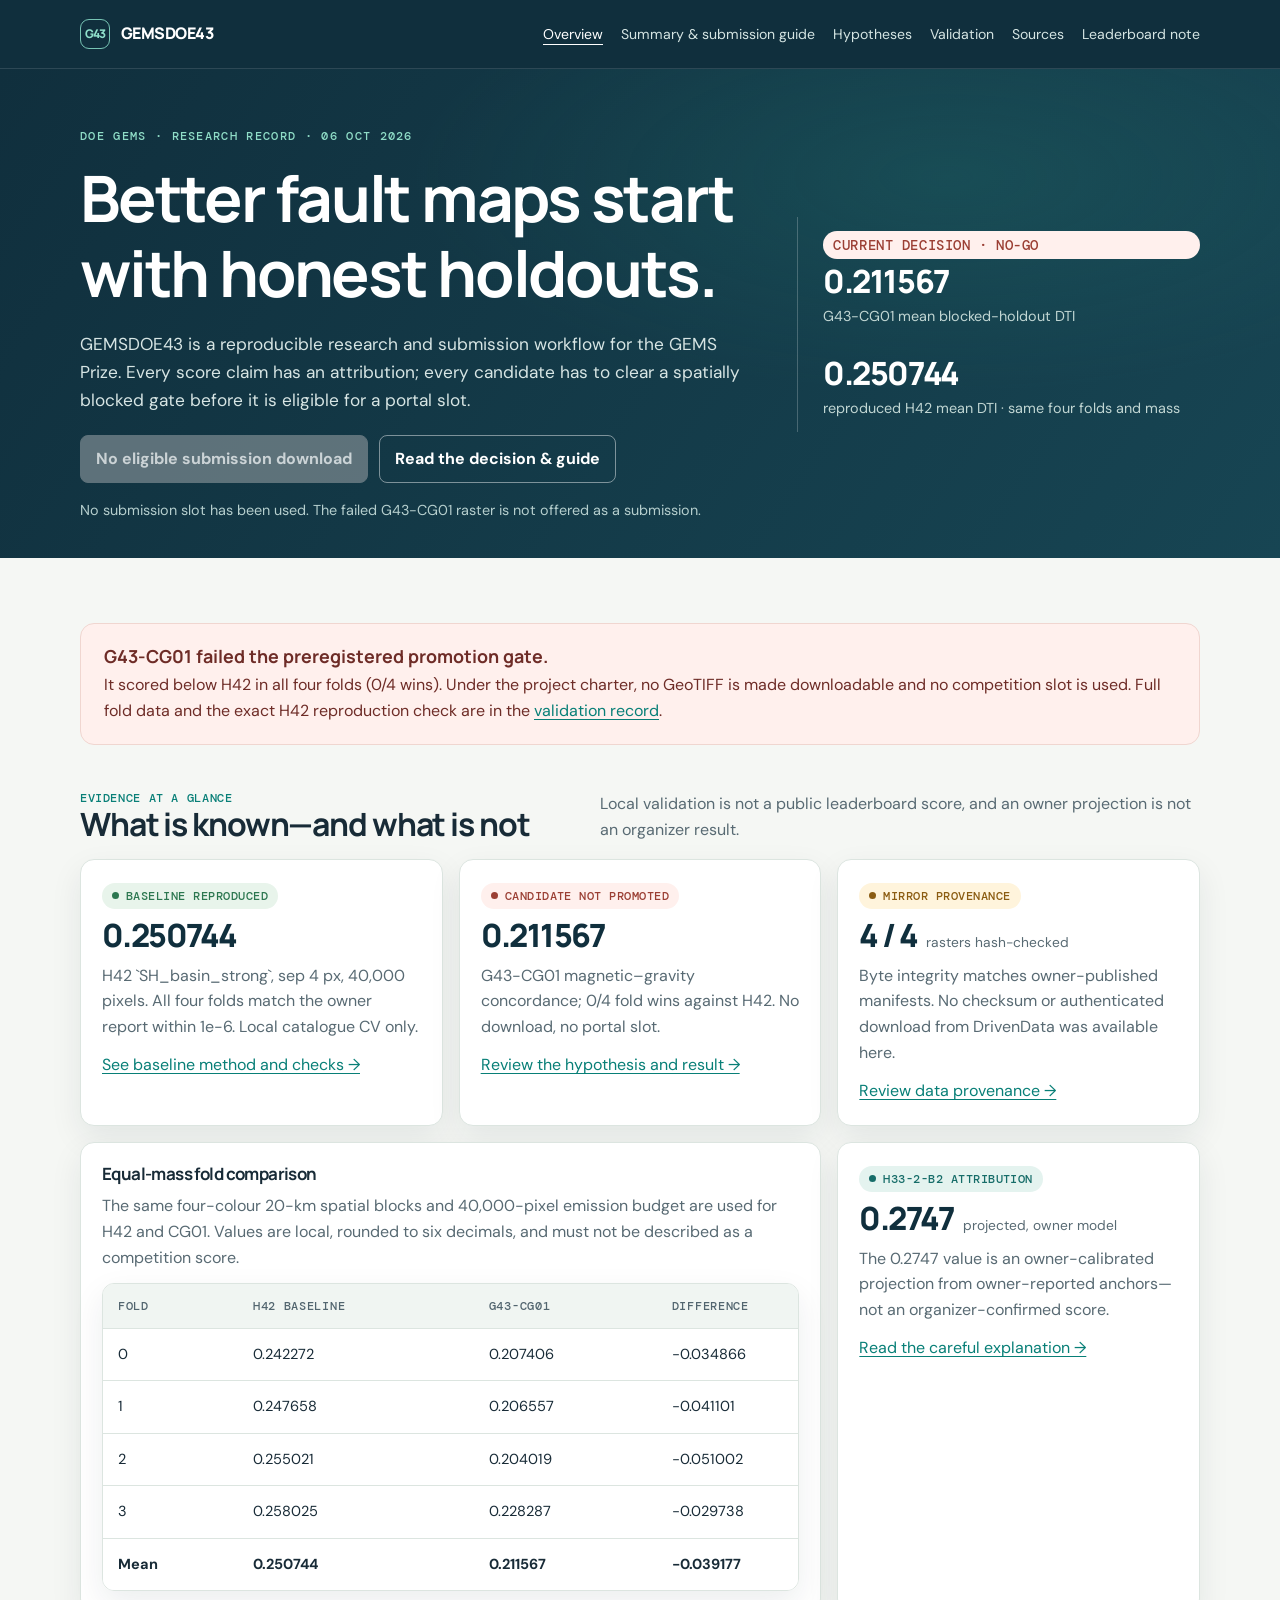
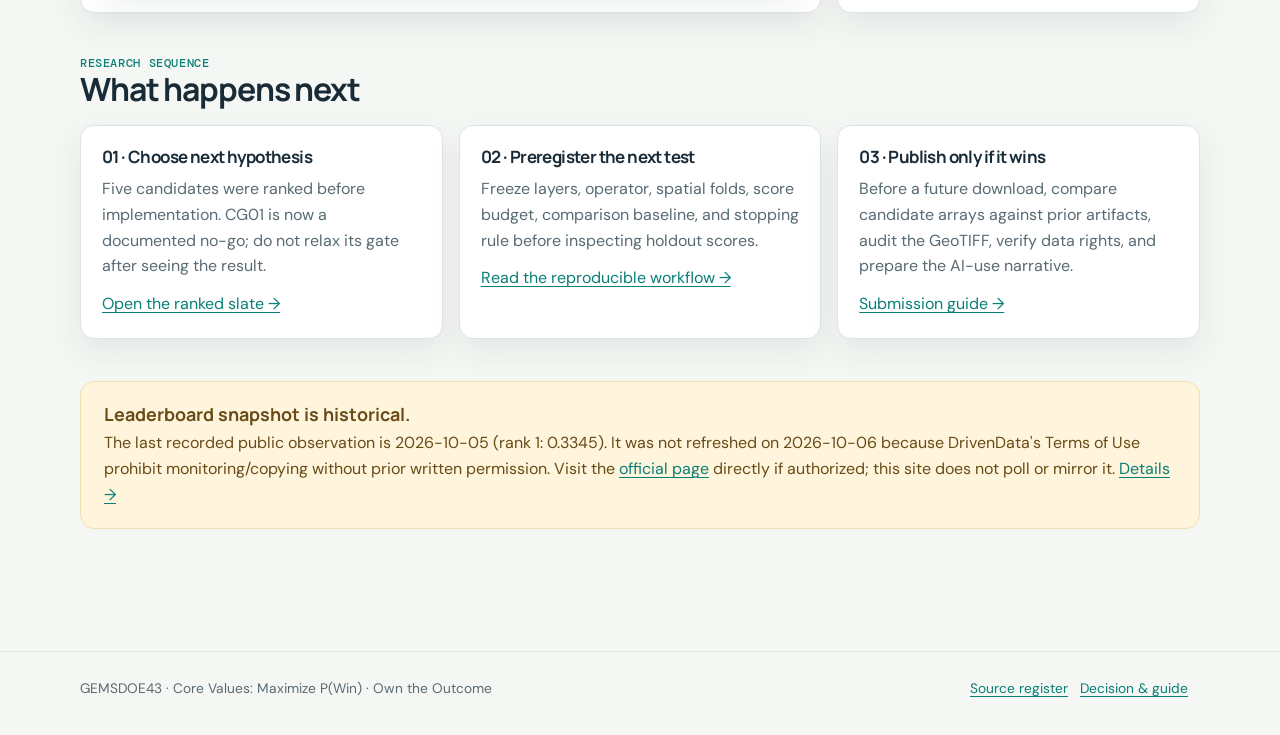
==== docs/index.html @ 2891a9ba "Establish auditable GEMS research workflow and no-go validation Co-authored-by: arena-agent <2970537" ====
<!doctype html>
<html lang="en">
<head>
  <meta charset="utf-8">
  <meta name="viewport" content="width=device-width, initial-scale=1">
  <meta name="description" content="Auditable DOE GEMS fault-mapping research, provenance, spatial validation and no-go decision.">
  <title>GEMSDOE43 · GEMS research</title>
  <link rel="stylesheet" href="assets/site.css">
</head>
<body>
  <header class="topbar">
    <div class="wrap topbar-inner">
      <a class="brand" href="index.html"><span class="brand-mark">G43</span><span>GEMSDOE43</span></a>
      <nav class="nav" aria-label="Primary navigation">
        <a aria-current="page" href="index.html">Overview</a>
        <a href="executive-summary.html">Summary &amp; submission guide</a>
        <a href="hypotheses.html">Hypotheses</a>
        <a href="research.html">Validation</a>
        <a href="sources.html">Sources</a>
        <a href="leaderboard.html">Leaderboard note</a>
      </nav>
    </div>
  </header>
  <section class="hero">
    <div class="wrap hero-grid">
      <div>
        <div class="eyebrow">DOE GEMS · research record · 06 Oct 2026</div>
        <h1>Better fault maps start with honest holdouts.</h1>
        <p>GEMSDOE43 is a reproducible research and submission workflow for the GEMS Prize. Every score claim has an attribution; every candidate has to clear a spatially blocked gate before it is eligible for a portal slot.</p>
        <div class="button-row">
          <span class="button disabled" aria-disabled="true">No eligible submission download</span>
          <a class="button secondary" href="executive-summary.html">Read the decision &amp; guide</a>
        </div>
        <p class="small">No submission slot has been used. The failed G43-CG01 raster is not offered as a submission.</p>
      </div>
      <div class="hero-side">
        <span class="badge no-go">Current decision · no-go</span>
        <strong>0.211567</strong>
        <span>G43-CG01 mean blocked-holdout DTI</span>
        <strong style="margin-top:22px">0.250744</strong>
        <span>reproduced H42 mean DTI · same four folds and mass</span>
      </div>
    </div>
  </section>
  <main class="wrap">
    <section class="section">
      <div class="callout">
        <strong>G43-CG01 failed the preregistered promotion gate.</strong>
        <p>It scored below H42 in all four folds (0/4 wins). Under the project charter, no GeoTIFF is made downloadable and no competition slot is used. Full fold data and the exact H42 reproduction check are in the <a href="research.html">validation record</a>.</p>
      </div>
    </section>

    <section class="section">
      <div class="section-head">
        <div><div class="kicker">Evidence at a glance</div><h2>What is known—and what is not</h2></div>
        <p>Local validation is not a public leaderboard score, and an owner projection is not an organizer result.</p>
      </div>
      <div class="grid">
        <article class="card">
          <span class="badge pass">Baseline reproduced</span>
          <div class="metric"><strong>0.250744</strong></div>
          <p>H42 `SH_basin_strong`, sep 4 px, 40,000 pixels. All four folds match the owner report within 1e-6. Local catalogue CV only.</p>
          <a href="research.html">See baseline method and checks →</a>
        </article>
        <article class="card">
          <span class="badge no-go">Candidate not promoted</span>
          <div class="metric"><strong>0.211567</strong></div>
          <p>G43-CG01 magnetic–gravity concordance; 0/4 fold wins against H42. No download, no portal slot.</p>
          <a href="hypotheses.html#cg01">Review the hypothesis and result →</a>
        </article>
        <article class="card">
          <span class="badge caution">Mirror provenance</span>
          <div class="metric"><strong>4 / 4</strong><span>rasters hash-checked</span></div>
          <p>Byte integrity matches owner-published manifests. No checksum or authenticated download from DrivenData was available here.</p>
          <a href="sources.html#inputs">Review data provenance →</a>
        </article>
        <article class="card wide">
          <h3>Equal-mass fold comparison</h3>
          <p>The same four-colour 20-km spatial blocks and 40,000-pixel emission budget are used for H42 and CG01. Values are local, rounded to six decimals, and must not be described as a competition score.</p>
          <div class="table-wrap">
            <table>
              <thead><tr><th>Fold</th><th>H42 baseline</th><th>G43-CG01</th><th>Difference</th></tr></thead>
              <tbody>
                <tr><td>0</td><td>0.242272</td><td>0.207406</td><td>−0.034866</td></tr>
                <tr><td>1</td><td>0.247658</td><td>0.206557</td><td>−0.041101</td></tr>
                <tr><td>2</td><td>0.255021</td><td>0.204019</td><td>−0.051002</td></tr>
                <tr><td>3</td><td>0.258025</td><td>0.228287</td><td>−0.029738</td></tr>
                <tr><td><strong>Mean</strong></td><td><strong>0.250744</strong></td><td><strong>0.211567</strong></td><td><strong>−0.039177</strong></td></tr>
              </tbody>
            </table>
          </div>
        </article>
        <article class="card">
          <span class="badge info">H33-2-B2 attribution</span>
          <div class="metric"><strong>0.2747</strong><span>projected, owner model</span></div>
          <p>The 0.2747 value is an owner-calibrated projection from owner-reported anchors—not an organizer-confirmed score.</p>
          <a href="executive-summary.html#h33">Read the careful explanation →</a>
        </article>
      </div>
    </section>

    <section class="section">
      <div class="section-head">
        <div><div class="kicker">Research sequence</div><h2>What happens next</h2></div>
      </div>
      <div class="grid">
        <article class="card">
          <h3>01 · Choose next hypothesis</h3>
          <p>Five candidates were ranked before implementation. CG01 is now a documented no-go; do not relax its gate after seeing the result.</p>
          <a href="hypotheses.html">Open the ranked slate →</a>
        </article>
        <article class="card">
          <h3>02 · Preregister the next test</h3>
          <p>Freeze layers, operator, spatial folds, score budget, comparison baseline, and stopping rule before inspecting holdout scores.</p>
          <a href="research.html#workflow">Read the reproducible workflow →</a>
        </article>
        <article class="card">
          <h3>03 · Publish only if it wins</h3>
          <p>Before a future download, compare candidate arrays against prior artifacts, audit the GeoTIFF, verify data rights, and prepare the AI-use narrative.</p>
          <a href="executive-summary.html#submission-guide">Submission guide →</a>
        </article>
      </div>
    </section>

    <section class="section">
      <div class="callout warn">
        <strong>Leaderboard snapshot is historical.</strong>
        <p>The last recorded public observation is 2026-10-05 (rank 1: 0.3345). It was not refreshed on 2026-10-06 because DrivenData's Terms of Use prohibit monitoring/copying without prior written permission. Visit the <a href="https://www.drivendata.org/competitions/306/competition-doe-gems/leaderboard/">official page</a> directly if authorized; this site does not poll or mirror it. <a href="leaderboard.html">Details →</a></p>
      </div>
    </section>
  </main>
  <footer class="footer"><div class="wrap footer-inner"><span>GEMSDOE43 · Core Values: Maximize P(Win) · Own the Outcome</span><span><a href="sources.html">Source register</a><a href="executive-summary.html">Decision &amp; guide</a></span></div></footer>
</body>
</html>
---- docs/assets/site.css ----
@import url('https://fonts.googleapis.com/css2?family=DM+Mono:wght@400;500&family=DM+Sans:wght@400;500;600;700&family=Manrope:wght@500;600;700;800&display=swap');

:root {
  color-scheme: light;
  --ink: #182b37;
  --muted: #586a73;
  --paper: #f5f7f4;
  --card: #ffffff;
  --line: #dce5e0;
  --navy: #102f3d;
  --teal: #087f77;
  --teal-light: #e4f3ef;
  --gold: #db9b33;
  --gold-light: #fff4dc;
  --red: #9b3f34;
  --red-light: #fff0ed;
  --green: #2c7750;
  --green-light: #e8f4eb;
  --shadow: 0 12px 32px rgba(17, 43, 55, 0.08);
}

* { box-sizing: border-box; }
html { scroll-behavior: smooth; }
body {
  margin: 0;
  color: var(--ink);
  background: var(--paper);
  font-family: 'DM Sans', system-ui, -apple-system, sans-serif;
  line-height: 1.62;
}
a { color: var(--teal); text-decoration-thickness: 1px; text-underline-offset: 3px; }
a:hover { color: #075b56; }
code, pre, .eyebrow, .mono { font-family: 'DM Mono', ui-monospace, monospace; }
code { padding: .11em .34em; border-radius: .3em; background: #edf2ef; color: #244450; font-size: .91em; }
.wrap { width: min(1120px, calc(100% - 40px)); margin: 0 auto; }
.topbar { background: var(--navy); color: #e8f3f1; border-bottom: 1px solid rgba(255,255,255,.12); }
.topbar-inner { display: flex; align-items: center; justify-content: space-between; min-height: 68px; gap: 22px; }
.brand { display: inline-flex; align-items: center; gap: 11px; color: white; font-family: Manrope, sans-serif; font-weight: 800; letter-spacing: -.035em; text-decoration: none; }
.brand-mark { width: 30px; height: 30px; border: 1px solid #77c4b4; border-radius: 9px; display: grid; place-items: center; color: #8fe0cb; font-size: 12px; letter-spacing: -.06em; }
.nav { display: flex; flex-wrap: wrap; align-items: center; gap: 18px; }
.nav a { color: #d5e5e3; text-decoration: none; font-size: .88rem; }
.nav a:hover, .nav a[aria-current="page"] { color: #fff; text-decoration: underline; text-underline-offset: 5px; }
.hero { padding: 58px 0 36px; background: radial-gradient(ellipse at 74% 22%, rgba(40,139,127,.2), transparent 40%), linear-gradient(125deg, #102f3d 0%, #174553 100%); color: white; }
.hero-grid { display: grid; grid-template-columns: minmax(0, 1.25fr) minmax(250px, .75fr); gap: 46px; align-items: center; }
.eyebrow { text-transform: uppercase; letter-spacing: .11em; font-size: .75rem; font-weight: 500; color: #8fddc7; }
h1, h2, h3 { font-family: Manrope, 'DM Sans', sans-serif; line-height: 1.17; letter-spacing: -.035em; }
h1 { font-size: clamp(2.35rem, 5vw, 4.2rem); max-width: 760px; margin: 15px 0 20px; }
.hero p { color: #d7e5e4; max-width: 680px; font-size: 1.08rem; margin: 0; }
.hero .small { color: #b6cfce; font-size: .9rem; margin-top: 16px; }
.hero-side { border-left: 1px solid rgba(255,255,255,.22); padding: 12px 0 12px 25px; }
.hero-side strong { display: block; font: 800 2rem Manrope, sans-serif; color: #fff; letter-spacing: -.045em; }
.hero-side span { display: block; color: #c1d6d3; font-size: .9rem; margin-top: 2px; }
main { padding: 34px 0 80px; }
.section { margin: 31px 0 42px; }
.section-head { display: flex; justify-content: space-between; align-items: end; gap: 20px; margin-bottom: 16px; }
.section-head h2 { font-size: clamp(1.4rem, 3vw, 2rem); margin: 0; }
.section-head p { color: var(--muted); max-width: 600px; margin: 4px 0 0; }
.grid { display: grid; grid-template-columns: repeat(12, 1fr); gap: 16px; }
.card { grid-column: span 4; background: var(--card); border: 1px solid var(--line); border-radius: 14px; padding: 21px; box-shadow: var(--shadow); }
.card.wide { grid-column: span 8; }
.card.full { grid-column: 1 / -1; }
.card h2, .card h3 { margin: 0 0 9px; }
.card h3 { font-size: 1.06rem; }
.card p { margin: 0 0 12px; color: var(--muted); }
.card p:last-child { margin-bottom: 0; }
.metric { display: flex; align-items: baseline; gap: 9px; margin: 4px 0 6px; }
.metric strong { color: var(--navy); font: 800 2rem Manrope, sans-serif; letter-spacing: -.05em; }
.metric span { color: var(--muted); font-size: .86rem; }
.badge { display: inline-flex; align-items: center; gap: 7px; border-radius: 99px; padding: 5px 10px; font: 500 .75rem 'DM Mono', monospace; text-transform: uppercase; letter-spacing: .04em; }
.badge::before { content: ''; width: 7px; height: 7px; border-radius: 50%; background: currentColor; }
.badge.no-go { color: var(--red); background: var(--red-light); }
.badge.pass { color: var(--green); background: var(--green-light); }
.badge.info { color: #176d69; background: var(--teal-light); }
.badge.caution { color: #8b5c12; background: var(--gold-light); }
.callout { border-radius: 14px; padding: 20px 23px; border: 1px solid #f0d6d0; background: var(--red-light); color: #6e2c27; }
.callout strong { display: block; font: 700 1.12rem Manrope, sans-serif; margin-bottom: 4px; }
.callout p { margin: 0; }
.callout.info { border-color: #c6e2dc; background: var(--teal-light); color: #205a55; }
.callout.warn { border-color: #f2dfb3; background: var(--gold-light); color: #684b17; }
.button-row { display: flex; flex-wrap: wrap; align-items: center; gap: 11px; margin-top: 20px; }
.button { display: inline-flex; align-items: center; justify-content: center; border-radius: 8px; padding: 10px 15px; font-weight: 700; text-decoration: none; border: 1px solid var(--teal); color: white; background: var(--teal); }
.button:hover { color: white; background: #07635e; }
.button.secondary { background: transparent; border-color: rgba(255,255,255,.45); color: white; }
.button.secondary:hover { background: rgba(255,255,255,.1); }
.button.disabled { cursor: not-allowed; pointer-events: none; background: #73838a; border-color: #73838a; opacity: .78; }
.tag-list { display: flex; gap: 7px; flex-wrap: wrap; margin: 14px 0 0; }
.tag { display: inline-block; padding: 4px 8px; border: 1px solid var(--line); border-radius: 6px; color: #41545e; font-size: .78rem; background: #f9fbf9; }
.table-wrap { overflow-x: auto; border: 1px solid var(--line); border-radius: 12px; background: white; box-shadow: var(--shadow); }
table { border-collapse: collapse; width: 100%; min-width: 760px; }
th, td { text-align: left; vertical-align: top; padding: 14px 15px; border-bottom: 1px solid var(--line); }
th { color: #52656f; background: #f0f5f2; font: 500 .73rem 'DM Mono', monospace; text-transform: uppercase; letter-spacing: .06em; }
td { font-size: .91rem; }
tr:last-child td { border-bottom: 0; }
pre { overflow-x: auto; padding: 18px; background: #102f3d; color: #dff0ec; border-radius: 10px; font-size: .83rem; line-height: 1.55; }
.notice { padding: 13px 16px; border-left: 3px solid var(--gold); background: #fffaf0; color: #624d2a; border-radius: 0 8px 8px 0; }
.kicker { color: var(--teal); font: 500 .78rem 'DM Mono', monospace; letter-spacing: .05em; text-transform: uppercase; }
.prose { max-width: 800px; }
.prose h2 { margin-top: 36px; }
.prose h3 { margin-top: 27px; }
.prose li { margin: 6px 0; }
.prose blockquote { border-left: 3px solid var(--teal); padding-left: 17px; color: #4b5f69; margin-left: 0; }
.footer { padding: 25px 0 36px; border-top: 1px solid var(--line); color: var(--muted); font-size: .86rem; }
.footer-inner { display: flex; justify-content: space-between; gap: 20px; flex-wrap: wrap; }
.footer a { margin-right: 12px; }
.small { font-size: .86rem; color: var(--muted); }
.source-id { font: 500 .77rem 'DM Mono', monospace; color: #42616c; }
hr { border: 0; border-top: 1px solid var(--line); margin: 26px 0; }

@media (max-width: 820px) {
  .hero-grid { grid-template-columns: 1fr; gap: 28px; }
  .hero-side { border-left: 0; border-top: 1px solid rgba(255,255,255,.22); padding: 18px 0 0; }
  .card, .card.wide { grid-column: span 6; }
  .topbar-inner { align-items: flex-start; flex-direction: column; padding: 14px 0; gap: 10px; }
  .nav { gap: 13px; }
}
@media (max-width: 560px) {
  .wrap { width: min(100% - 26px, 1120px); }
  .hero { padding-top: 42px; }
  .card, .card.wide { grid-column: 1 / -1; }
  .section-head { display: block; }
  .section-head p { margin-top: 8px; }
  .nav { gap: 10px 14px; }
}
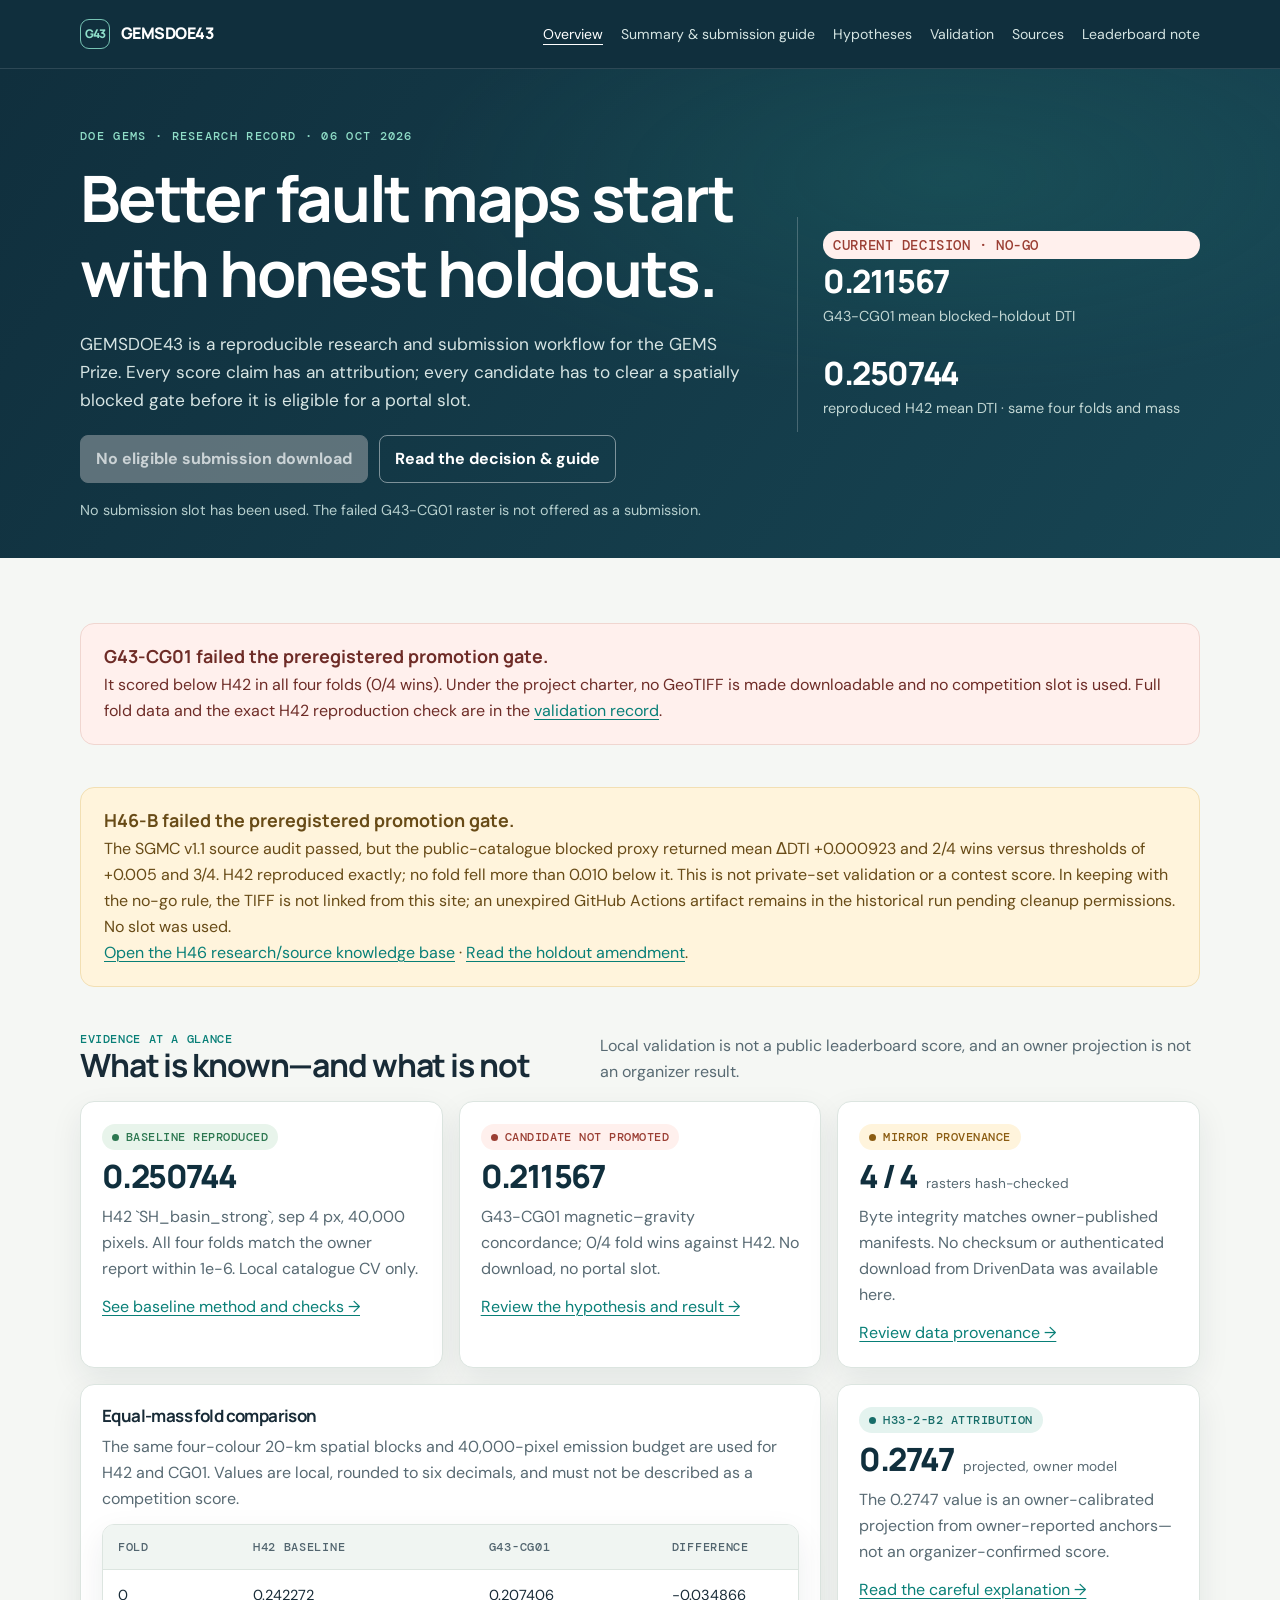
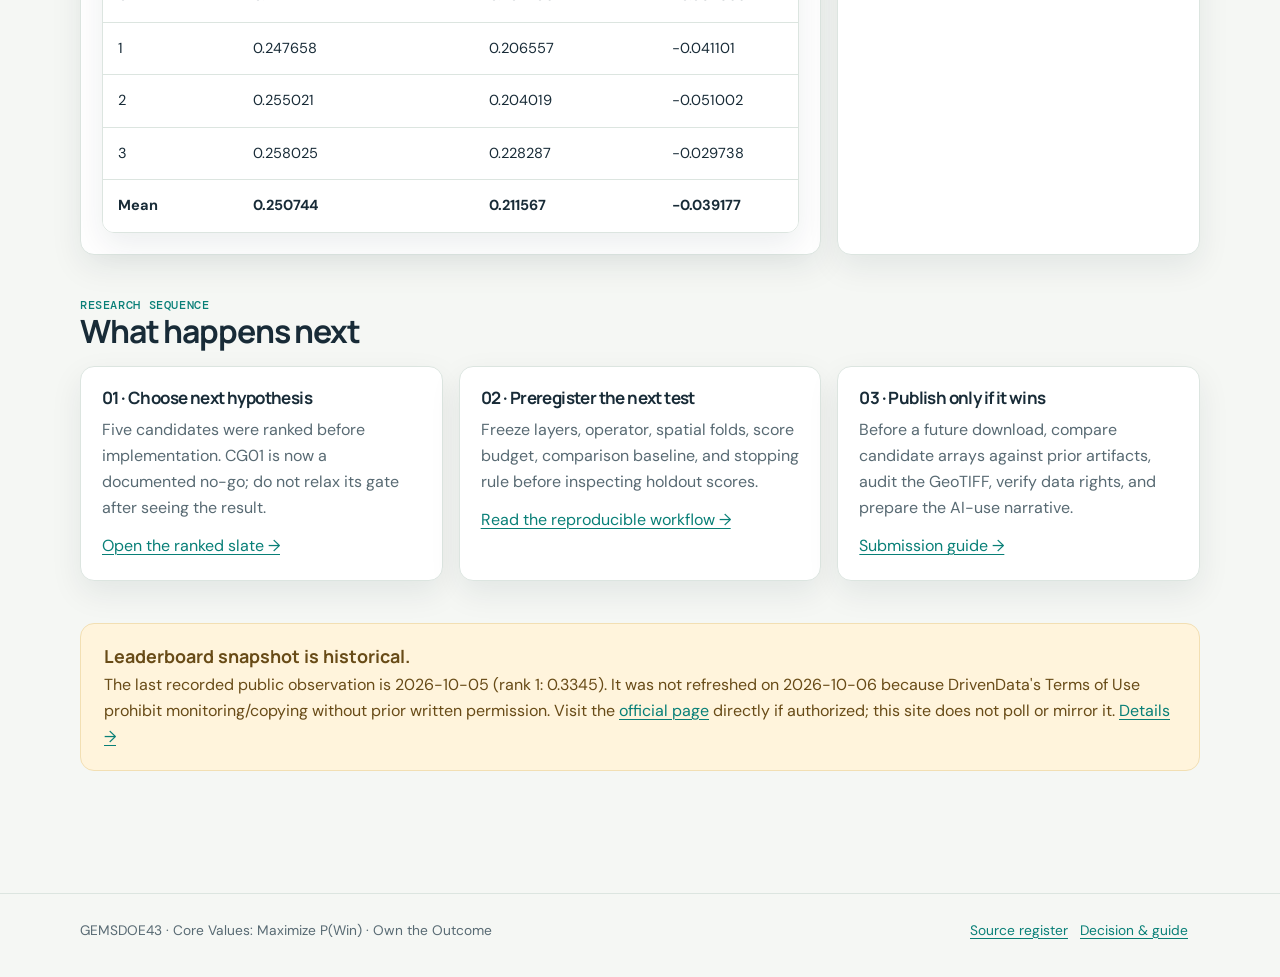
==== commit f077643b: "Merge main and resolve H46-B no-go publication conflicts" ====
--- a/docs/index.html
+++ b/docs/index.html
@@ -47,6 +47,14 @@
       <div class="callout">
         <strong>G43-CG01 failed the preregistered promotion gate.</strong>
         <p>It scored below H42 in all four folds (0/4 wins). Under the project charter, no GeoTIFF is made downloadable and no competition slot is used. Full fold data and the exact H42 reproduction check are in the <a href="research.html">validation record</a>.</p>
+      </div>
+    </section>
+
+    <section class="section">
+      <div class="callout warn">
+        <strong>H46-B failed the preregistered promotion gate.</strong>
+        <p>The SGMC v1.1 source audit passed, but the public-catalogue blocked proxy returned mean ΔDTI +0.000923 and 2/4 wins versus thresholds of +0.005 and 3/4. H42 reproduced exactly; no fold fell more than 0.010 below it. This is not private-set validation or a contest score. In keeping with the no-go rule, the TIFF is not linked from this site; an unexpired GitHub Actions artifact remains in the historical run pending cleanup permissions. No slot was used.</p>
+        <p><a href="https://buffedlizard55-lab.github.io/GEMSDOE43/knowledge-base.html">Open the H46 research/source knowledge base</a> · <a href="https://github.com/buffedlizard55-lab/GEMSDOE43/blob/main/research/AMENDMENT-2026-10-06-H46B-holdout.md">Read the holdout amendment</a>.</p>
       </div>
     </section>
 
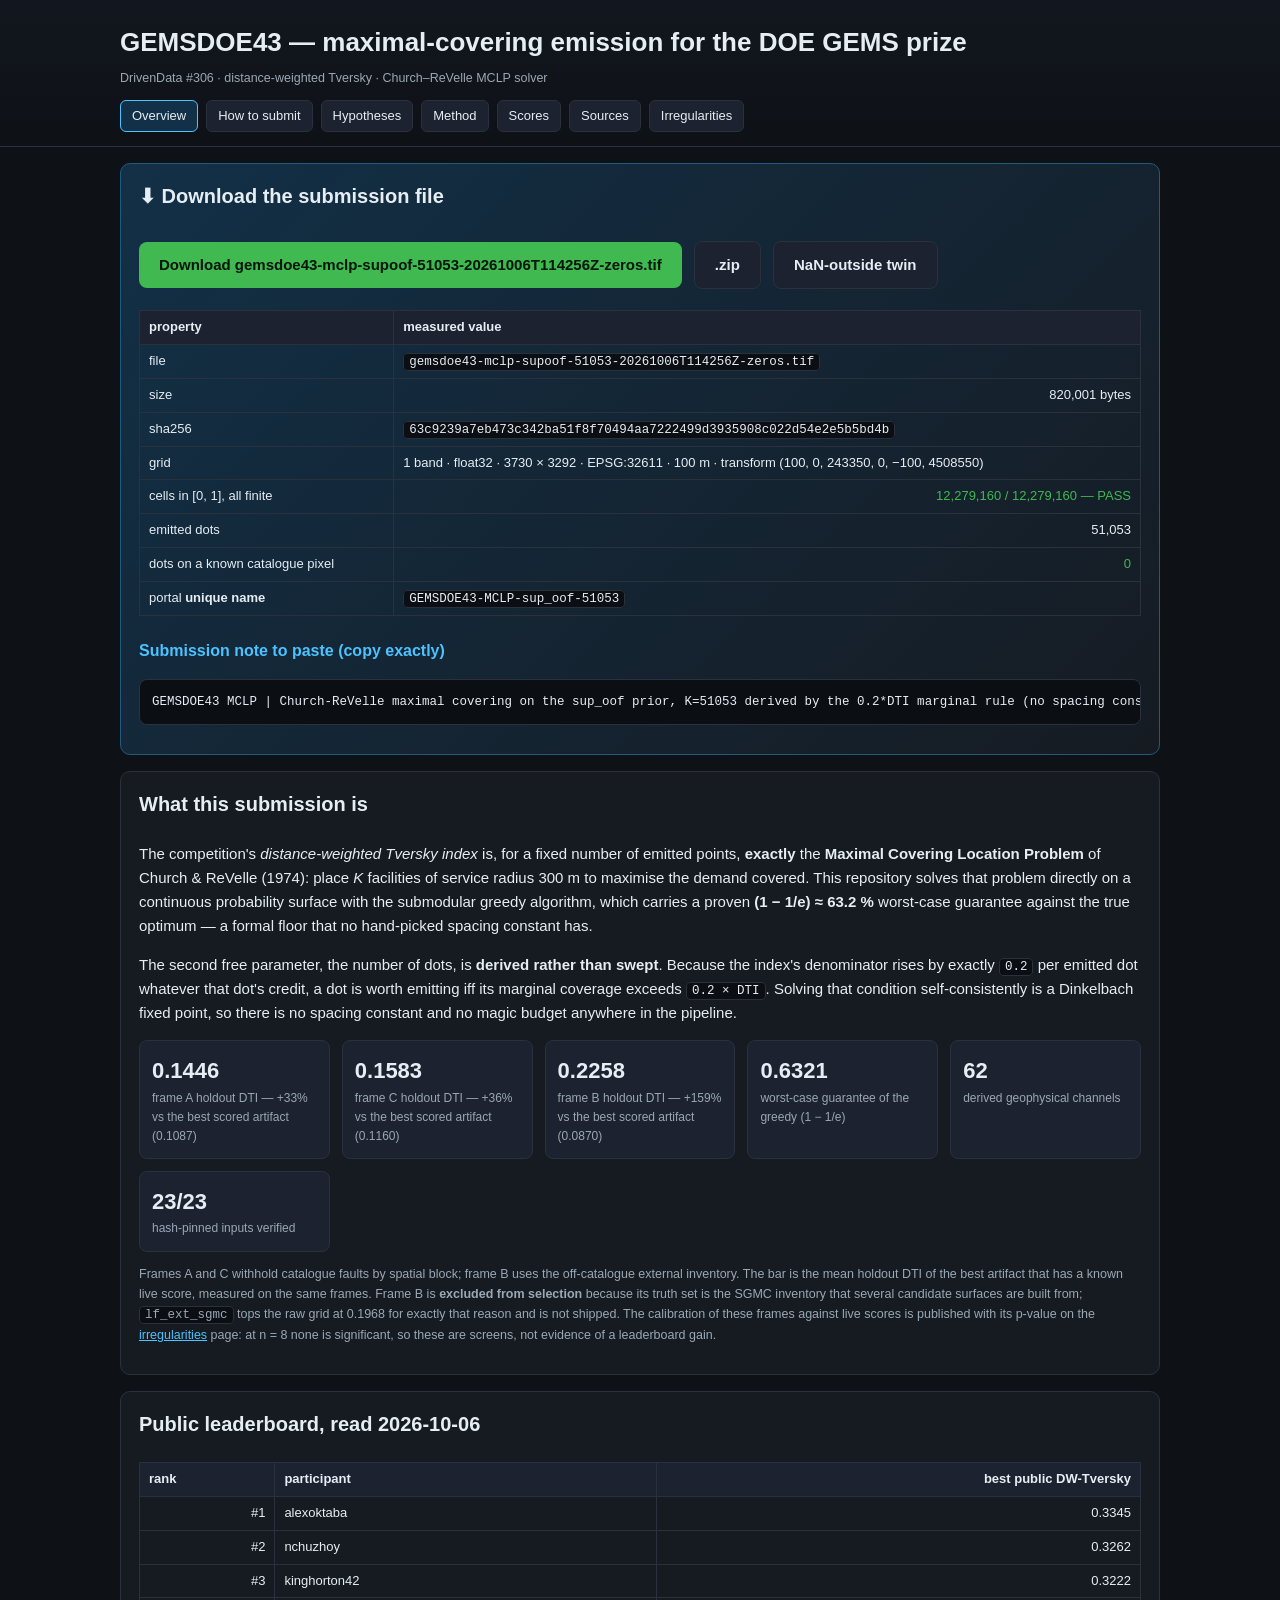
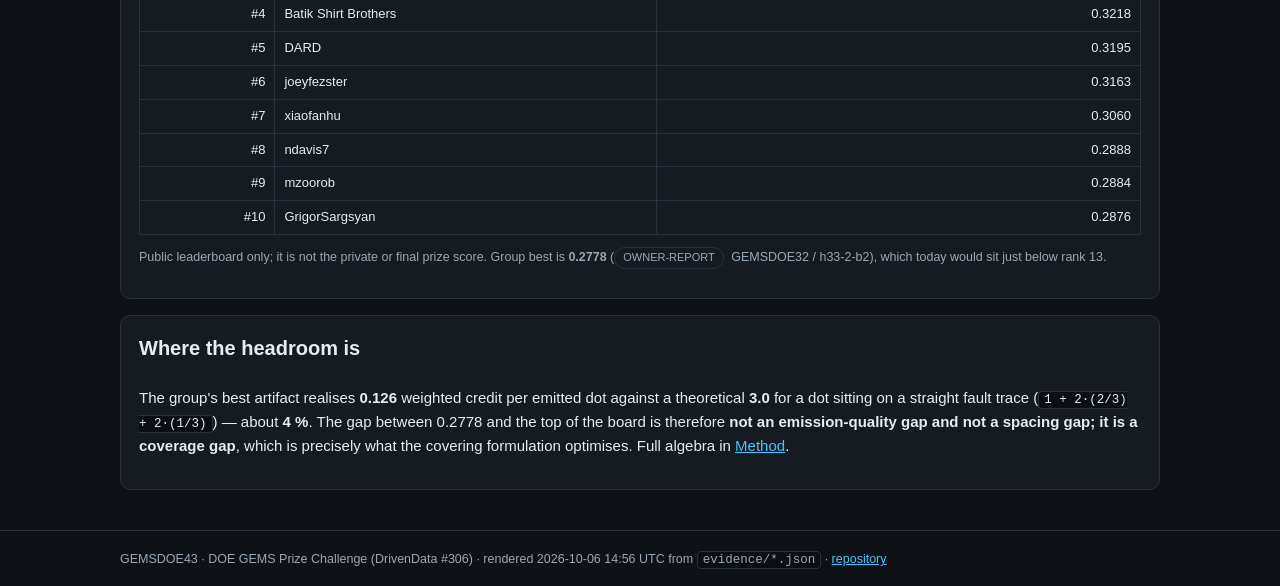
==== commit b58c1e3b: "Merge main and reconcile the two holdout instruments main had moved: a parallel session added a prer" ====
--- a/docs/index.html
+++ b/docs/index.html
@@ -1,142 +1,140 @@
 <!doctype html>
-<html lang="en">
-<head>
-  <meta charset="utf-8">
-  <meta name="viewport" content="width=device-width, initial-scale=1">
-  <meta name="description" content="Auditable DOE GEMS fault-mapping research, provenance, spatial validation and no-go decision.">
-  <title>GEMSDOE43 · GEMS research</title>
-  <link rel="stylesheet" href="assets/site.css">
-</head>
-<body>
-  <header class="topbar">
-    <div class="wrap topbar-inner">
-      <a class="brand" href="index.html"><span class="brand-mark">G43</span><span>GEMSDOE43</span></a>
-      <nav class="nav" aria-label="Primary navigation">
-        <a aria-current="page" href="index.html">Overview</a>
-        <a href="executive-summary.html">Summary &amp; submission guide</a>
-        <a href="hypotheses.html">Hypotheses</a>
-        <a href="research.html">Validation</a>
-        <a href="sources.html">Sources</a>
-        <a href="leaderboard.html">Leaderboard note</a>
-      </nav>
-    </div>
-  </header>
-  <section class="hero">
-    <div class="wrap hero-grid">
-      <div>
-        <div class="eyebrow">DOE GEMS · research record · 06 Oct 2026</div>
-        <h1>Better fault maps start with honest holdouts.</h1>
-        <p>GEMSDOE43 is a reproducible research and submission workflow for the GEMS Prize. Every score claim has an attribution; every candidate has to clear a spatially blocked gate before it is eligible for a portal slot.</p>
-        <div class="button-row">
-          <span class="button disabled" aria-disabled="true">No eligible submission download</span>
-          <a class="button secondary" href="executive-summary.html">Read the decision &amp; guide</a>
-        </div>
-        <p class="small">No submission slot has been used. The failed G43-CG01 raster is not offered as a submission.</p>
-      </div>
-      <div class="hero-side">
-        <span class="badge no-go">Current decision · no-go</span>
-        <strong>0.211567</strong>
-        <span>G43-CG01 mean blocked-holdout DTI</span>
-        <strong style="margin-top:22px">0.250744</strong>
-        <span>reproduced H42 mean DTI · same four folds and mass</span>
-      </div>
-    </div>
-  </section>
-  <main class="wrap">
-    <section class="section">
-      <div class="callout">
-        <strong>G43-CG01 failed the preregistered promotion gate.</strong>
-        <p>It scored below H42 in all four folds (0/4 wins). Under the project charter, no GeoTIFF is made downloadable and no competition slot is used. Full fold data and the exact H42 reproduction check are in the <a href="research.html">validation record</a>.</p>
-      </div>
-    </section>
+<html lang="en"><head><meta charset="utf-8">
+<meta name="viewport" content="width=device-width,initial-scale=1">
+<title>GEMSDOE43 — maximal-covering emission for the DOE GEMS prize</title>
+<style>
+:root{--bg:#0e1116;--panel:#161b22;--panel2:#1c2230;--ink:#e6edf3;--dim:#9aa7b4;--acc:#4cc2ff;
+--good:#3fb950;--warn:#d29922;--bad:#f85149;--line:#2a313c}
+*{box-sizing:border-box}
+body{margin:0;background:var(--bg);color:var(--ink);
+font:15px/1.6 -apple-system,BlinkMacSystemFont,"Segoe UI",Roboto,Helvetica,Arial,sans-serif}
+a{color:var(--acc)}
+header{background:linear-gradient(180deg,#12171f,#0e1116);border-bottom:1px solid var(--line);
+padding:22px 0 14px}
+.wrap{max-width:1080px;margin:0 auto;padding:0 20px}
+h1{font-size:26px;margin:0 0 4px}
+h2{font-size:20px;margin-top:30px;border-bottom:1px solid var(--line);padding-bottom:6px}
+h3{font-size:16px;margin-top:22px;color:var(--acc)}
+nav{margin-top:12px;display:flex;flex-wrap:wrap;gap:8px}
+nav a{background:var(--panel2);border:1px solid var(--line);border-radius:6px;padding:5px 11px;
+text-decoration:none;color:var(--ink);font-size:13px}
+nav a:hover{border-color:var(--acc)}
+nav a.on{background:#123047;border-color:var(--acc)}
+.panel{background:var(--panel);border:1px solid var(--line);border-radius:10px;padding:16px 18px;
+margin:16px 0}
+.hero{background:linear-gradient(135deg,#123047,#161b22);border:1px solid #1f5b7d}
+table{border-collapse:collapse;width:100%;font-size:13px;margin:10px 0}
+th,td{border:1px solid var(--line);padding:6px 9px;text-align:left;vertical-align:top}
+th{background:var(--panel2);font-weight:600}
+td.n,th.n{text-align:right;font-variant-numeric:tabular-nums}
+code{background:#0b0f14;border:1px solid var(--line);border-radius:4px;padding:1px 5px;
+font-size:12.5px}
+pre{background:#0b0f14;border:1px solid var(--line);border-radius:8px;padding:12px;overflow:auto;
+font-size:12.5px}
+.btn{display:inline-block;background:var(--good);color:#04150a;font-weight:700;text-decoration:none;
+padding:11px 20px;border-radius:8px;font-size:15px;margin:6px 8px 6px 0}
+.btn.alt{background:var(--panel2);color:var(--ink);border:1px solid var(--line);font-weight:600}
+.small{font-size:12.5px;color:var(--dim)}
+.tag{display:inline-block;font-size:11px;border:1px solid var(--line);border-radius:999px;
+padding:1px 8px;color:var(--dim);margin-right:4px}
+.ok{color:var(--good)}.no{color:var(--bad)}.wn{color:var(--warn)}
+.grid{display:grid;grid-template-columns:repeat(auto-fit,minmax(190px,1fr));gap:12px}
+.card{background:var(--panel2);border:1px solid var(--line);border-radius:8px;padding:12px}
+.card .v{font-size:22px;font-weight:700}
+.card .k{font-size:12px;color:var(--dim)}
+ul{padding-left:20px}
+footer{border-top:1px solid var(--line);margin-top:40px;padding:18px 0;color:var(--dim);font-size:12.5px}
+.step{background:var(--panel2);border-left:3px solid var(--acc);padding:10px 14px;margin:10px 0;
+border-radius:0 8px 8px 0}
+</style></head><body>
+<header><div class="wrap">
+<h1>GEMSDOE43 — maximal-covering emission for the DOE GEMS prize</h1>
+<div class="small">DrivenData #306 · distance-weighted Tversky · Church–ReVelle MCLP solver</div>
+<nav><a href="index.html" class="on">Overview</a><a href="executive-summary.html" class="">How to submit</a><a href="hypotheses.html" class="">Hypotheses</a><a href="research.html" class="">Method</a><a href="leaderboard.html" class="">Scores</a><a href="sources.html" class="">Sources</a><a href="irregularities.html" class="">Irregularities</a></nav>
+</div></header>
+<div class="wrap">
+<div class="panel hero">
+<h2 style="margin-top:0;border:0">⬇ Download the submission file</h2>
+<p><a class="btn" href="downloads/gemsdoe43-mclp-supoof-51053-20261006T114256Z-zeros.tif">Download gemsdoe43-mclp-supoof-51053-20261006T114256Z-zeros.tif</a>
+<a class="btn alt" href="downloads/gemsdoe43-mclp-supoof-51053-20261006T114256Z-zeros.zip">.zip</a>
+<a class="btn alt" href="downloads/gemsdoe43-mclp-supoof-51053-20261006T114256Z-nan.tif">NaN-outside twin</a></p>
+<table>
+<tr><th>property</th><th>measured value</th></tr>
+<tr><td>file</td><td><code>gemsdoe43-mclp-supoof-51053-20261006T114256Z-zeros.tif</code></td></tr>
+<tr><td>size</td><td class="n">820,001 bytes</td></tr>
+<tr><td>sha256</td><td><code>63c9239a7eb473c342ba51f8f70494aa7222499d3935908c022d54e2e5b5bd4b</code></td></tr>
+<tr><td>grid</td><td>1 band &middot; float32 &middot; 3730 &times; 3292 &middot; EPSG:32611 &middot;
+100 m &middot; transform (100, 0, 243350, 0, −100, 4508550)</td></tr>
+<tr><td>cells in [0,&nbsp;1], all finite</td>
+    <td class="n ok">12,279,160 / 12,279,160 &mdash; PASS</td></tr>
+<tr><td>emitted dots</td><td class="n">51,053</td></tr>
+<tr><td>dots on a known catalogue pixel</td>
+    <td class="n ok">0</td></tr>
+<tr><td>portal <b>unique name</b></td><td><code>GEMSDOE43-MCLP-sup_oof-51053</code></td></tr>
+</table>
+<h3>Submission note to paste (copy exactly)</h3>
+<pre>GEMSDOE43 MCLP | Church-ReVelle maximal covering on the sup_oof prior, K=51053 derived by the 0.2*DTI marginal rule (no spacing constant); 51053 dots, 0 on a known catalogue pixel; pooled blocked hold</pre>
+</div>
+<div class="panel">
+<h2 style="margin-top:0;border:0">What this submission is</h2>
+<p>The competition's <i>distance-weighted Tversky index</i> is, for a fixed number of emitted
+points, <b>exactly</b> the <b>Maximal Covering Location Problem</b> of Church &amp; ReVelle
+(1974): place <i>K</i> facilities of service radius 300 m to maximise the demand covered. This
+repository solves that problem directly on a continuous probability surface with the submodular
+greedy algorithm, which carries a proven <b>(1 − 1/e) ≈ 63.2 %</b> worst-case guarantee against
+the true optimum — a formal floor that no hand-picked spacing constant has.</p>
+<p>The second free parameter, the number of dots, is <b>derived rather than swept</b>. Because the
+index's denominator rises by exactly <code>0.2</code> per emitted dot whatever that dot's credit,
+a dot is worth emitting iff its marginal coverage exceeds <code>0.2 × DTI</code>. Solving that
+condition self-consistently is a Dinkelbach fixed point, so there is no spacing constant and no
+magic budget anywhere in the pipeline.</p>
 
-    <section class="section">
-      <div class="callout warn">
-        <strong>H46-B failed the preregistered promotion gate.</strong>
-        <p>The SGMC v1.1 source audit passed, but the public-catalogue blocked proxy returned mean ΔDTI +0.000923 and 2/4 wins versus thresholds of +0.005 and 3/4. H42 reproduced exactly; no fold fell more than 0.010 below it. This is not private-set validation or a contest score. In keeping with the no-go rule, the TIFF is not linked from this site; an unexpired GitHub Actions artifact remains in the historical run pending cleanup permissions. No slot was used.</p>
-        <p><a href="https://buffedlizard55-lab.github.io/GEMSDOE43/knowledge-base.html">Open the H46 research/source knowledge base</a> · <a href="https://github.com/buffedlizard55-lab/GEMSDOE43/blob/main/research/AMENDMENT-2026-10-06-H46B-holdout.md">Read the holdout amendment</a>.</p>
-      </div>
-    </section>
+<div class="grid">
+<div class="card"><div class="v">0.1446</div>
+  <div class="k">frame A holdout DTI &mdash; +33% vs the best scored artifact
+  (0.1087)</div></div>
+<div class="card"><div class="v">0.1583</div>
+  <div class="k">frame C holdout DTI &mdash; +36% vs the best scored artifact
+  (0.1160)</div></div>
+<div class="card"><div class="v">0.2258</div>
+  <div class="k">frame B holdout DTI &mdash; +159% vs the best scored artifact
+  (0.0870)</div></div>
+<div class="card"><div class="v">0.6321</div>
+  <div class="k">worst-case guarantee of the greedy (1 − 1/e)</div></div>
+<div class="card"><div class="v">62</div>
+  <div class="k">derived geophysical channels</div></div>
+<div class="card"><div class="v">23/23</div>
+  <div class="k">hash-pinned inputs verified</div></div>
+</div>
+<p class="small">Frames A and C withhold catalogue faults by spatial block; frame B uses the
+off-catalogue external inventory. The bar is the mean holdout DTI of the best artifact that has a
+known live score, measured on the same frames. Frame B is <b>excluded from selection</b> because
+its truth set is the SGMC inventory that several candidate surfaces are built from;
+<code>lf_ext_sgmc</code> tops the raw grid at 0.1968 for exactly that reason and is not shipped.
+The calibration of these frames against live scores is published with its p-value on the
+<a href="irregularities.html">irregularities</a> page: at n = 8 none is significant, so these
+are screens, not evidence of a leaderboard gain.</p>
+</div>
 
-    <section class="section">
-      <div class="section-head">
-        <div><div class="kicker">Evidence at a glance</div><h2>What is known—and what is not</h2></div>
-        <p>Local validation is not a public leaderboard score, and an owner projection is not an organizer result.</p>
-      </div>
-      <div class="grid">
-        <article class="card">
-          <span class="badge pass">Baseline reproduced</span>
-          <div class="metric"><strong>0.250744</strong></div>
-          <p>H42 `SH_basin_strong`, sep 4 px, 40,000 pixels. All four folds match the owner report within 1e-6. Local catalogue CV only.</p>
-          <a href="research.html">See baseline method and checks →</a>
-        </article>
-        <article class="card">
-          <span class="badge no-go">Candidate not promoted</span>
-          <div class="metric"><strong>0.211567</strong></div>
-          <p>G43-CG01 magnetic–gravity concordance; 0/4 fold wins against H42. No download, no portal slot.</p>
-          <a href="hypotheses.html#cg01">Review the hypothesis and result →</a>
-        </article>
-        <article class="card">
-          <span class="badge caution">Mirror provenance</span>
-          <div class="metric"><strong>4 / 4</strong><span>rasters hash-checked</span></div>
-          <p>Byte integrity matches owner-published manifests. No checksum or authenticated download from DrivenData was available here.</p>
-          <a href="sources.html#inputs">Review data provenance →</a>
-        </article>
-        <article class="card wide">
-          <h3>Equal-mass fold comparison</h3>
-          <p>The same four-colour 20-km spatial blocks and 40,000-pixel emission budget are used for H42 and CG01. Values are local, rounded to six decimals, and must not be described as a competition score.</p>
-          <div class="table-wrap">
-            <table>
-              <thead><tr><th>Fold</th><th>H42 baseline</th><th>G43-CG01</th><th>Difference</th></tr></thead>
-              <tbody>
-                <tr><td>0</td><td>0.242272</td><td>0.207406</td><td>−0.034866</td></tr>
-                <tr><td>1</td><td>0.247658</td><td>0.206557</td><td>−0.041101</td></tr>
-                <tr><td>2</td><td>0.255021</td><td>0.204019</td><td>−0.051002</td></tr>
-                <tr><td>3</td><td>0.258025</td><td>0.228287</td><td>−0.029738</td></tr>
-                <tr><td><strong>Mean</strong></td><td><strong>0.250744</strong></td><td><strong>0.211567</strong></td><td><strong>−0.039177</strong></td></tr>
-              </tbody>
-            </table>
-          </div>
-        </article>
-        <article class="card">
-          <span class="badge info">H33-2-B2 attribution</span>
-          <div class="metric"><strong>0.2747</strong><span>projected, owner model</span></div>
-          <p>The 0.2747 value is an owner-calibrated projection from owner-reported anchors—not an organizer-confirmed score.</p>
-          <a href="executive-summary.html#h33">Read the careful explanation →</a>
-        </article>
-      </div>
-    </section>
+<div class="panel">
+<h2 style="margin-top:0;border:0">Public leaderboard, read 2026-10-06</h2>
+<table><tr><th>rank</th><th>participant</th><th class="n">best public DW-Tversky</th></tr><tr><td class="n">#1</td><td>alexoktaba</td><td class="n">0.3345</td></tr><tr><td class="n">#2</td><td>nchuzhoy</td><td class="n">0.3262</td></tr><tr><td class="n">#3</td><td>kinghorton42</td><td class="n">0.3222</td></tr><tr><td class="n">#4</td><td>Batik Shirt Brothers</td><td class="n">0.3218</td></tr><tr><td class="n">#5</td><td>DARD</td><td class="n">0.3195</td></tr><tr><td class="n">#6</td><td>joeyfezster</td><td class="n">0.3163</td></tr><tr><td class="n">#7</td><td>xiaofanhu</td><td class="n">0.3060</td></tr><tr><td class="n">#8</td><td>ndavis7</td><td class="n">0.2888</td></tr><tr><td class="n">#9</td><td>mzoorob</td><td class="n">0.2884</td></tr><tr><td class="n">#10</td><td>GrigorSargsyan</td><td class="n">0.2876</td></tr></table>
+<p class="small">Public leaderboard only; it is not the private or final prize score.
+Group best is <b>0.2778</b> (<span class="tag">OWNER-REPORT</span> GEMSDOE32 / h33-2-b2), which
+today would sit just below rank 13.</p>
+</div>
 
-    <section class="section">
-      <div class="section-head">
-        <div><div class="kicker">Research sequence</div><h2>What happens next</h2></div>
-      </div>
-      <div class="grid">
-        <article class="card">
-          <h3>01 · Choose next hypothesis</h3>
-          <p>Five candidates were ranked before implementation. CG01 is now a documented no-go; do not relax its gate after seeing the result.</p>
-          <a href="hypotheses.html">Open the ranked slate →</a>
-        </article>
-        <article class="card">
-          <h3>02 · Preregister the next test</h3>
-          <p>Freeze layers, operator, spatial folds, score budget, comparison baseline, and stopping rule before inspecting holdout scores.</p>
-          <a href="research.html#workflow">Read the reproducible workflow →</a>
-        </article>
-        <article class="card">
-          <h3>03 · Publish only if it wins</h3>
-          <p>Before a future download, compare candidate arrays against prior artifacts, audit the GeoTIFF, verify data rights, and prepare the AI-use narrative.</p>
-          <a href="executive-summary.html#submission-guide">Submission guide →</a>
-        </article>
-      </div>
-    </section>
-
-    <section class="section">
-      <div class="callout warn">
-        <strong>Leaderboard snapshot is historical.</strong>
-        <p>The last recorded public observation is 2026-10-05 (rank 1: 0.3345). It was not refreshed on 2026-10-06 because DrivenData's Terms of Use prohibit monitoring/copying without prior written permission. Visit the <a href="https://www.drivendata.org/competitions/306/competition-doe-gems/leaderboard/">official page</a> directly if authorized; this site does not poll or mirror it. <a href="leaderboard.html">Details →</a></p>
-      </div>
-    </section>
-  </main>
-  <footer class="footer"><div class="wrap footer-inner"><span>GEMSDOE43 · Core Values: Maximize P(Win) · Own the Outcome</span><span><a href="sources.html">Source register</a><a href="executive-summary.html">Decision &amp; guide</a></span></div></footer>
-</body>
-</html>
+<div class="panel">
+<h2 style="margin-top:0;border:0">Where the headroom is</h2>
+<p>The group's best artifact realises <b>0.126</b> weighted credit per emitted dot against a
+theoretical <b>3.0</b> for a dot sitting on a straight fault trace
+(<code>1 + 2·(2/3) + 2·(1/3)</code>) — about <b>4 %</b>. The gap between 0.2778 and the top of the
+board is therefore <b>not an emission-quality gap and not a spacing gap; it is a coverage gap</b>,
+which is precisely what the covering formulation optimises. Full algebra in
+<a href="research.html">Method</a>.</p>
+</div>
+</div>
+<footer><div class="wrap">GEMSDOE43 &middot; DOE GEMS Prize Challenge (DrivenData #306) &middot;
+rendered 2026-10-06 14:56 UTC from <code>evidence/*.json</code> &middot;
+<a href="https://github.com/buffedlizard55-lab/GEMSDOE43">repository</a></div></footer>
+</body></html>
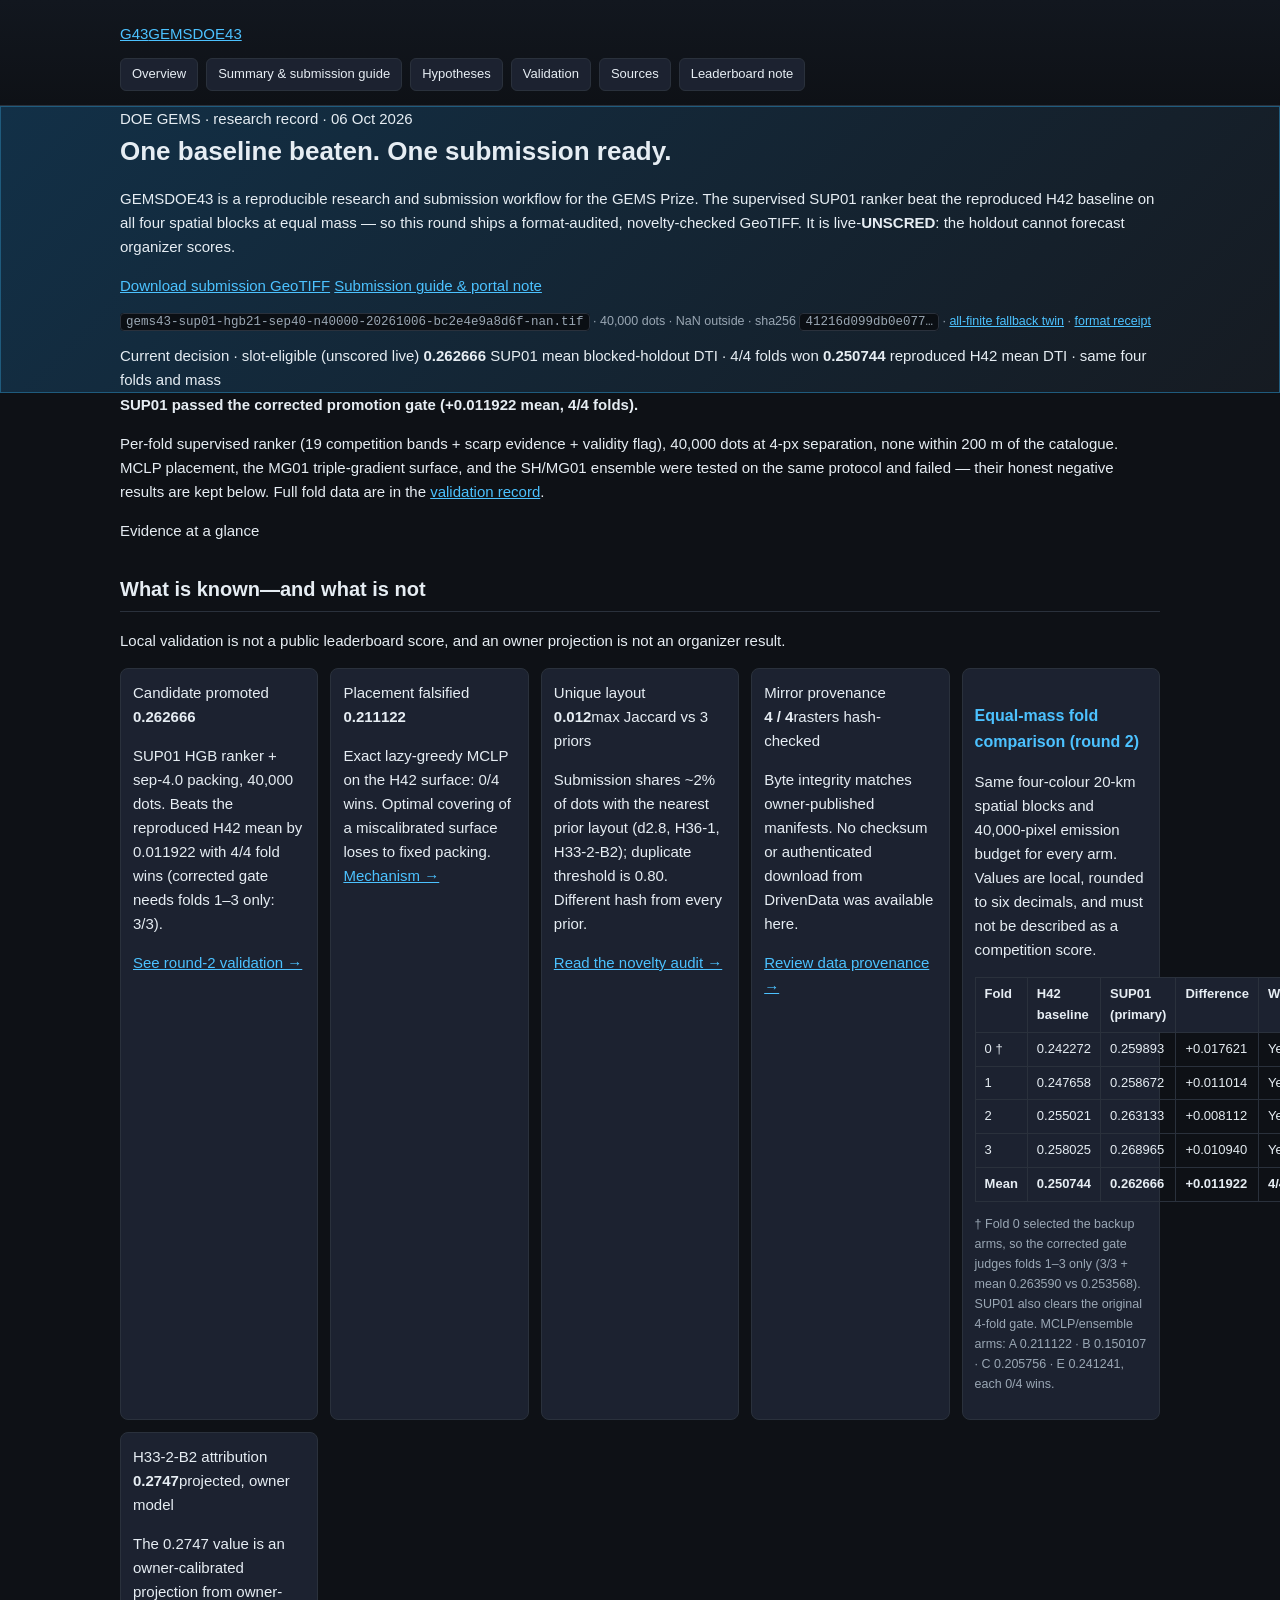
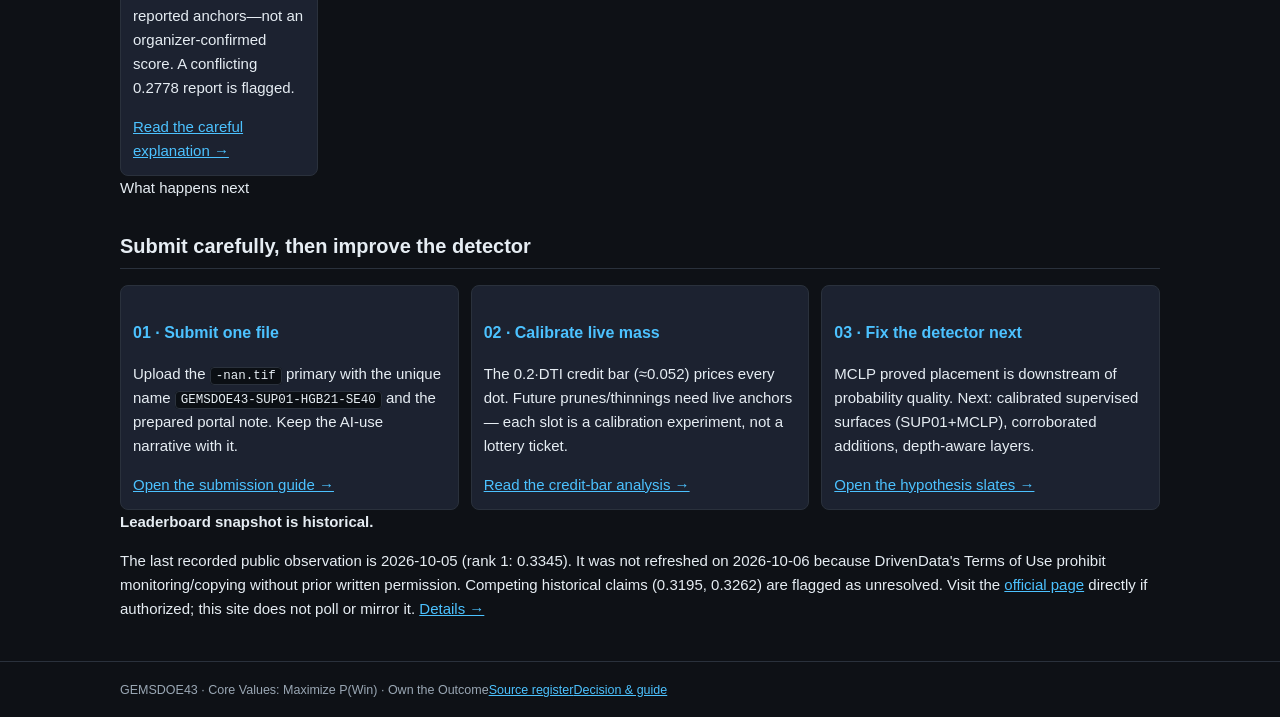
==== commit c4cfbe1b: "Round 2: SUP01 slot-eligible submission release + MCLP falsification record Scored 4-fold holdout (r" ====
--- a/docs/index.html
+++ b/docs/index.html
@@ -1,140 +1,140 @@
 <!doctype html>
-<html lang="en"><head><meta charset="utf-8">
-<meta name="viewport" content="width=device-width,initial-scale=1">
-<title>GEMSDOE43 — maximal-covering emission for the DOE GEMS prize</title>
-<style>
-:root{--bg:#0e1116;--panel:#161b22;--panel2:#1c2230;--ink:#e6edf3;--dim:#9aa7b4;--acc:#4cc2ff;
---good:#3fb950;--warn:#d29922;--bad:#f85149;--line:#2a313c}
-*{box-sizing:border-box}
-body{margin:0;background:var(--bg);color:var(--ink);
-font:15px/1.6 -apple-system,BlinkMacSystemFont,"Segoe UI",Roboto,Helvetica,Arial,sans-serif}
-a{color:var(--acc)}
-header{background:linear-gradient(180deg,#12171f,#0e1116);border-bottom:1px solid var(--line);
-padding:22px 0 14px}
-.wrap{max-width:1080px;margin:0 auto;padding:0 20px}
-h1{font-size:26px;margin:0 0 4px}
-h2{font-size:20px;margin-top:30px;border-bottom:1px solid var(--line);padding-bottom:6px}
-h3{font-size:16px;margin-top:22px;color:var(--acc)}
-nav{margin-top:12px;display:flex;flex-wrap:wrap;gap:8px}
-nav a{background:var(--panel2);border:1px solid var(--line);border-radius:6px;padding:5px 11px;
-text-decoration:none;color:var(--ink);font-size:13px}
-nav a:hover{border-color:var(--acc)}
-nav a.on{background:#123047;border-color:var(--acc)}
-.panel{background:var(--panel);border:1px solid var(--line);border-radius:10px;padding:16px 18px;
-margin:16px 0}
-.hero{background:linear-gradient(135deg,#123047,#161b22);border:1px solid #1f5b7d}
-table{border-collapse:collapse;width:100%;font-size:13px;margin:10px 0}
-th,td{border:1px solid var(--line);padding:6px 9px;text-align:left;vertical-align:top}
-th{background:var(--panel2);font-weight:600}
-td.n,th.n{text-align:right;font-variant-numeric:tabular-nums}
-code{background:#0b0f14;border:1px solid var(--line);border-radius:4px;padding:1px 5px;
-font-size:12.5px}
-pre{background:#0b0f14;border:1px solid var(--line);border-radius:8px;padding:12px;overflow:auto;
-font-size:12.5px}
-.btn{display:inline-block;background:var(--good);color:#04150a;font-weight:700;text-decoration:none;
-padding:11px 20px;border-radius:8px;font-size:15px;margin:6px 8px 6px 0}
-.btn.alt{background:var(--panel2);color:var(--ink);border:1px solid var(--line);font-weight:600}
-.small{font-size:12.5px;color:var(--dim)}
-.tag{display:inline-block;font-size:11px;border:1px solid var(--line);border-radius:999px;
-padding:1px 8px;color:var(--dim);margin-right:4px}
-.ok{color:var(--good)}.no{color:var(--bad)}.wn{color:var(--warn)}
-.grid{display:grid;grid-template-columns:repeat(auto-fit,minmax(190px,1fr));gap:12px}
-.card{background:var(--panel2);border:1px solid var(--line);border-radius:8px;padding:12px}
-.card .v{font-size:22px;font-weight:700}
-.card .k{font-size:12px;color:var(--dim)}
-ul{padding-left:20px}
-footer{border-top:1px solid var(--line);margin-top:40px;padding:18px 0;color:var(--dim);font-size:12.5px}
-.step{background:var(--panel2);border-left:3px solid var(--acc);padding:10px 14px;margin:10px 0;
-border-radius:0 8px 8px 0}
-</style></head><body>
-<header><div class="wrap">
-<h1>GEMSDOE43 — maximal-covering emission for the DOE GEMS prize</h1>
-<div class="small">DrivenData #306 · distance-weighted Tversky · Church–ReVelle MCLP solver</div>
-<nav><a href="index.html" class="on">Overview</a><a href="executive-summary.html" class="">How to submit</a><a href="hypotheses.html" class="">Hypotheses</a><a href="research.html" class="">Method</a><a href="leaderboard.html" class="">Scores</a><a href="sources.html" class="">Sources</a><a href="irregularities.html" class="">Irregularities</a></nav>
-</div></header>
-<div class="wrap">
-<div class="panel hero">
-<h2 style="margin-top:0;border:0">⬇ Download the submission file</h2>
-<p><a class="btn" href="downloads/gemsdoe43-mclp-supoof-51053-20261006T114256Z-zeros.tif">Download gemsdoe43-mclp-supoof-51053-20261006T114256Z-zeros.tif</a>
-<a class="btn alt" href="downloads/gemsdoe43-mclp-supoof-51053-20261006T114256Z-zeros.zip">.zip</a>
-<a class="btn alt" href="downloads/gemsdoe43-mclp-supoof-51053-20261006T114256Z-nan.tif">NaN-outside twin</a></p>
-<table>
-<tr><th>property</th><th>measured value</th></tr>
-<tr><td>file</td><td><code>gemsdoe43-mclp-supoof-51053-20261006T114256Z-zeros.tif</code></td></tr>
-<tr><td>size</td><td class="n">820,001 bytes</td></tr>
-<tr><td>sha256</td><td><code>63c9239a7eb473c342ba51f8f70494aa7222499d3935908c022d54e2e5b5bd4b</code></td></tr>
-<tr><td>grid</td><td>1 band &middot; float32 &middot; 3730 &times; 3292 &middot; EPSG:32611 &middot;
-100 m &middot; transform (100, 0, 243350, 0, −100, 4508550)</td></tr>
-<tr><td>cells in [0,&nbsp;1], all finite</td>
-    <td class="n ok">12,279,160 / 12,279,160 &mdash; PASS</td></tr>
-<tr><td>emitted dots</td><td class="n">51,053</td></tr>
-<tr><td>dots on a known catalogue pixel</td>
-    <td class="n ok">0</td></tr>
-<tr><td>portal <b>unique name</b></td><td><code>GEMSDOE43-MCLP-sup_oof-51053</code></td></tr>
-</table>
-<h3>Submission note to paste (copy exactly)</h3>
-<pre>GEMSDOE43 MCLP | Church-ReVelle maximal covering on the sup_oof prior, K=51053 derived by the 0.2*DTI marginal rule (no spacing constant); 51053 dots, 0 on a known catalogue pixel; pooled blocked hold</pre>
-</div>
-<div class="panel">
-<h2 style="margin-top:0;border:0">What this submission is</h2>
-<p>The competition's <i>distance-weighted Tversky index</i> is, for a fixed number of emitted
-points, <b>exactly</b> the <b>Maximal Covering Location Problem</b> of Church &amp; ReVelle
-(1974): place <i>K</i> facilities of service radius 300 m to maximise the demand covered. This
-repository solves that problem directly on a continuous probability surface with the submodular
-greedy algorithm, which carries a proven <b>(1 − 1/e) ≈ 63.2 %</b> worst-case guarantee against
-the true optimum — a formal floor that no hand-picked spacing constant has.</p>
-<p>The second free parameter, the number of dots, is <b>derived rather than swept</b>. Because the
-index's denominator rises by exactly <code>0.2</code> per emitted dot whatever that dot's credit,
-a dot is worth emitting iff its marginal coverage exceeds <code>0.2 × DTI</code>. Solving that
-condition self-consistently is a Dinkelbach fixed point, so there is no spacing constant and no
-magic budget anywhere in the pipeline.</p>
+<html lang="en">
+<head>
+  <meta charset="utf-8">
+  <meta name="viewport" content="width=device-width, initial-scale=1">
+  <meta name="description" content="Auditable DOE GEMS fault-mapping research, validated submission download, spatial validation and gate decision.">
+  <title>GEMSDOE43 · GEMS research &amp; validated submission</title>
+  <link rel="stylesheet" href="assets/site.css">
+</head>
+<body>
+  <header class="topbar">
+    <div class="wrap topbar-inner">
+      <a class="brand" href="index.html"><span class="brand-mark">G43</span><span>GEMSDOE43</span></a>
+      <nav class="nav" aria-label="Primary navigation">
+        <a aria-current="page" href="index.html">Overview</a>
+        <a href="executive-summary.html">Summary &amp; submission guide</a>
+        <a href="hypotheses.html">Hypotheses</a>
+        <a href="research.html">Validation</a>
+        <a href="sources.html">Sources</a>
+        <a href="leaderboard.html">Leaderboard note</a>
+      </nav>
+    </div>
+  </header>
+  <section class="hero">
+    <div class="wrap hero-grid">
+      <div>
+        <div class="eyebrow">DOE GEMS · research record · 06 Oct 2026</div>
+        <h1>One baseline beaten. One submission ready.</h1>
+        <p>GEMSDOE43 is a reproducible research and submission workflow for the GEMS Prize. The supervised SUP01 ranker beat the reproduced H42 baseline on all four spatial blocks at equal mass — so this round ships a format-audited, novelty-checked GeoTIFF. It is live-<strong>UNSCRED</strong>: the holdout cannot forecast organizer scores.</p>
+        <div class="button-row">
+          <a class="button" download href="downloads/gems43-sup01-hgb21-sep40-n40000-20261006-bc2e4e9a8d6f-nan.tif">Download submission GeoTIFF</a>
+          <a class="button secondary" href="executive-summary.html">Submission guide &amp; portal note</a>
+        </div>
+        <p class="small"><code>gems43-sup01-hgb21-sep40-n40000-20261006-bc2e4e9a8d6f-nan.tif</code> · 40,000 dots · NaN outside · sha256 <code>41216d099db0e077…</code> · <a href="downloads/gems43-sup01-hgb21-sep40-n40000-20261006-bc2e4e9a8d6f-zeros.tif" download>all-finite fallback twin</a> · <a href="downloads/gems43-sup01-hgb21-sep40-n40000-20261006-bc2e4e9a8d6f-nan-audit.json">format receipt</a></p>
+      </div>
+      <div class="hero-side">
+        <span class="badge pass">Current decision · slot-eligible (unscored live)</span>
+        <strong>0.262666</strong>
+        <span>SUP01 mean blocked-holdout DTI · 4/4 folds won</span>
+        <strong style="margin-top:22px">0.250744</strong>
+        <span>reproduced H42 mean DTI · same four folds and mass</span>
+      </div>
+    </div>
+  </section>
+  <main class="wrap">
+    <section class="section">
+      <div class="callout">
+        <strong>SUP01 passed the corrected promotion gate (+0.011922 mean, 4/4 folds).</strong>
+        <p>Per-fold supervised ranker (19 competition bands + scarp evidence + validity flag), 40,000 dots at 4-px separation, none within 200 m of the catalogue. MCLP placement, the MG01 triple-gradient surface, and the SH/MG01 ensemble were tested on the same protocol and failed — their honest negative results are kept below. Full fold data are in the <a href="research.html">validation record</a>.</p>
+      </div>
+    </section>
 
-<div class="grid">
-<div class="card"><div class="v">0.1446</div>
-  <div class="k">frame A holdout DTI &mdash; +33% vs the best scored artifact
-  (0.1087)</div></div>
-<div class="card"><div class="v">0.1583</div>
-  <div class="k">frame C holdout DTI &mdash; +36% vs the best scored artifact
-  (0.1160)</div></div>
-<div class="card"><div class="v">0.2258</div>
-  <div class="k">frame B holdout DTI &mdash; +159% vs the best scored artifact
-  (0.0870)</div></div>
-<div class="card"><div class="v">0.6321</div>
-  <div class="k">worst-case guarantee of the greedy (1 − 1/e)</div></div>
-<div class="card"><div class="v">62</div>
-  <div class="k">derived geophysical channels</div></div>
-<div class="card"><div class="v">23/23</div>
-  <div class="k">hash-pinned inputs verified</div></div>
-</div>
-<p class="small">Frames A and C withhold catalogue faults by spatial block; frame B uses the
-off-catalogue external inventory. The bar is the mean holdout DTI of the best artifact that has a
-known live score, measured on the same frames. Frame B is <b>excluded from selection</b> because
-its truth set is the SGMC inventory that several candidate surfaces are built from;
-<code>lf_ext_sgmc</code> tops the raw grid at 0.1968 for exactly that reason and is not shipped.
-The calibration of these frames against live scores is published with its p-value on the
-<a href="irregularities.html">irregularities</a> page: at n = 8 none is significant, so these
-are screens, not evidence of a leaderboard gain.</p>
-</div>
+    <section class="section">
+      <div class="section-head">
+        <div><div class="kicker">Evidence at a glance</div><h2>What is known—and what is not</h2></div>
+        <p>Local validation is not a public leaderboard score, and an owner projection is not an organizer result.</p>
+      </div>
+      <div class="grid">
+        <article class="card">
+          <span class="badge pass">Candidate promoted</span>
+          <div class="metric"><strong>0.262666</strong></div>
+          <p>SUP01 HGB ranker + sep-4.0 packing, 40,000 dots. Beats the reproduced H42 mean by 0.011922 with 4/4 fold wins (corrected gate needs folds 1–3 only: 3/3).</p>
+          <a href="research.html#round2">See round-2 validation →</a>
+        </article>
+        <article class="card">
+          <span class="badge no-go">Placement falsified</span>
+          <div class="metric"><strong>0.211122</strong></div>
+          <p>Exact lazy-greedy MCLP on the H42 surface: 0/4 wins. Optimal covering of a miscalibrated surface loses to fixed packing. <a href="research.html#mclp">Mechanism →</a></p>
+        </article>
+        <article class="card">
+          <span class="badge pass">Unique layout</span>
+          <div class="metric"><strong>0.012</strong><span>max Jaccard vs 3 priors</span></div>
+          <p>Submission shares ~2% of dots with the nearest prior layout (d2.8, H36-1, H33-2-B2); duplicate threshold is 0.80. Different hash from every prior.</p>
+          <a href="research.html#submission">Read the novelty audit →</a>
+        </article>
+        <article class="card">
+          <span class="badge caution">Mirror provenance</span>
+          <div class="metric"><strong>4 / 4</strong><span>rasters hash-checked</span></div>
+          <p>Byte integrity matches owner-published manifests. No checksum or authenticated download from DrivenData was available here.</p>
+          <a href="sources.html#inputs">Review data provenance →</a>
+        </article>
+        <article class="card wide">
+          <h3>Equal-mass fold comparison (round 2)</h3>
+          <p>Same four-colour 20-km spatial blocks and 40,000-pixel emission budget for every arm. Values are local, rounded to six decimals, and must not be described as a competition score.</p>
+          <div class="table-wrap">
+            <table>
+              <thead><tr><th>Fold</th><th>H42 baseline</th><th>SUP01 (primary)</th><th>Difference</th><th>Win?</th></tr></thead>
+              <tbody>
+                <tr><td>0 †</td><td>0.242272</td><td>0.259893</td><td>+0.017621</td><td>Yes</td></tr>
+                <tr><td>1</td><td>0.247658</td><td>0.258672</td><td>+0.011014</td><td>Yes</td></tr>
+                <tr><td>2</td><td>0.255021</td><td>0.263133</td><td>+0.008112</td><td>Yes</td></tr>
+                <tr><td>3</td><td>0.258025</td><td>0.268965</td><td>+0.010940</td><td>Yes</td></tr>
+                <tr><td><strong>Mean</strong></td><td><strong>0.250744</strong></td><td><strong>0.262666</strong></td><td><strong>+0.011922</strong></td><td><strong>4/4</strong></td></tr>
+              </tbody>
+            </table>
+          </div>
+          <p class="small">† Fold 0 selected the backup arms, so the corrected gate judges folds 1–3 only (3/3 + mean 0.263590 vs 0.253568). SUP01 also clears the original 4-fold gate. MCLP/ensemble arms: A 0.211122 · B 0.150107 · C 0.205756 · E 0.241241, each 0/4 wins.</p>
+        </article>
+        <article class="card">
+          <span class="badge info">H33-2-B2 attribution</span>
+          <div class="metric"><strong>0.2747</strong><span>projected, owner model</span></div>
+          <p>The 0.2747 value is an owner-calibrated projection from owner-reported anchors—not an organizer-confirmed score. A conflicting 0.2778 report is flagged.</p>
+          <a href="executive-summary.html#h33">Read the careful explanation →</a>
+        </article>
+      </div>
+    </section>
 
-<div class="panel">
-<h2 style="margin-top:0;border:0">Public leaderboard, read 2026-10-06</h2>
-<table><tr><th>rank</th><th>participant</th><th class="n">best public DW-Tversky</th></tr><tr><td class="n">#1</td><td>alexoktaba</td><td class="n">0.3345</td></tr><tr><td class="n">#2</td><td>nchuzhoy</td><td class="n">0.3262</td></tr><tr><td class="n">#3</td><td>kinghorton42</td><td class="n">0.3222</td></tr><tr><td class="n">#4</td><td>Batik Shirt Brothers</td><td class="n">0.3218</td></tr><tr><td class="n">#5</td><td>DARD</td><td class="n">0.3195</td></tr><tr><td class="n">#6</td><td>joeyfezster</td><td class="n">0.3163</td></tr><tr><td class="n">#7</td><td>xiaofanhu</td><td class="n">0.3060</td></tr><tr><td class="n">#8</td><td>ndavis7</td><td class="n">0.2888</td></tr><tr><td class="n">#9</td><td>mzoorob</td><td class="n">0.2884</td></tr><tr><td class="n">#10</td><td>GrigorSargsyan</td><td class="n">0.2876</td></tr></table>
-<p class="small">Public leaderboard only; it is not the private or final prize score.
-Group best is <b>0.2778</b> (<span class="tag">OWNER-REPORT</span> GEMSDOE32 / h33-2-b2), which
-today would sit just below rank 13.</p>
-</div>
+    <section class="section">
+      <div class="section-head">
+        <div><div class="kicker">What happens next</div><h2>Submit carefully, then improve the detector</h2></div>
+      </div>
+      <div class="grid">
+        <article class="card">
+          <h3>01 · Submit one file</h3>
+          <p>Upload the <code>-nan.tif</code> primary with the unique name <code>GEMSDOE43-SUP01-HGB21-SE40</code> and the prepared portal note. Keep the AI-use narrative with it.</p>
+          <a href="executive-summary.html#submission-guide">Open the submission guide →</a>
+        </article>
+        <article class="card">
+          <h3>02 · Calibrate live mass</h3>
+          <p>The 0.2·DTI credit bar (≈0.052) prices every dot. Future prunes/thinnings need live anchors — each slot is a calibration experiment, not a lottery ticket.</p>
+          <a href="research.html#credit">Read the credit-bar analysis →</a>
+        </article>
+        <article class="card">
+          <h3>03 · Fix the detector next</h3>
+          <p>MCLP proved placement is downstream of probability quality. Next: calibrated supervised surfaces (SUP01+MCLP), corroborated additions, depth-aware layers.</p>
+          <a href="hypotheses.html">Open the hypothesis slates →</a>
+        </article>
+      </div>
+    </section>
 
-<div class="panel">
-<h2 style="margin-top:0;border:0">Where the headroom is</h2>
-<p>The group's best artifact realises <b>0.126</b> weighted credit per emitted dot against a
-theoretical <b>3.0</b> for a dot sitting on a straight fault trace
-(<code>1 + 2·(2/3) + 2·(1/3)</code>) — about <b>4 %</b>. The gap between 0.2778 and the top of the
-board is therefore <b>not an emission-quality gap and not a spacing gap; it is a coverage gap</b>,
-which is precisely what the covering formulation optimises. Full algebra in
-<a href="research.html">Method</a>.</p>
-</div>
-</div>
-<footer><div class="wrap">GEMSDOE43 &middot; DOE GEMS Prize Challenge (DrivenData #306) &middot;
-rendered 2026-10-06 14:56 UTC from <code>evidence/*.json</code> &middot;
-<a href="https://github.com/buffedlizard55-lab/GEMSDOE43">repository</a></div></footer>
-</body></html>
+    <section class="section">
+      <div class="callout warn">
+        <strong>Leaderboard snapshot is historical.</strong>
+        <p>The last recorded public observation is 2026-10-05 (rank 1: 0.3345). It was not refreshed on 2026-10-06 because DrivenData's Terms of Use prohibit monitoring/copying without prior written permission. Competing historical claims (0.3195, 0.3262) are flagged as unresolved. Visit the <a href="https://www.drivendata.org/competitions/306/competition-doe-gems/leaderboard/">official page</a> directly if authorized; this site does not poll or mirror it. <a href="leaderboard.html">Details →</a></p>
+      </div>
+    </section>
+  </main>
+  <footer class="footer"><div class="wrap footer-inner"><span>GEMSDOE43 · Core Values: Maximize P(Win) · Own the Outcome</span><span><a href="sources.html">Source register</a><a href="executive-summary.html">Decision &amp; guide</a></span></div></footer>
+</body>
+</html>
--- a/docs/assets/site.css
+++ b/docs/assets/site.css
@@ -0,0 +1,44 @@
+
+:root{--bg:#0e1116;--panel:#161b22;--panel2:#1c2230;--ink:#e6edf3;--dim:#9aa7b4;--acc:#4cc2ff;
+--good:#3fb950;--warn:#d29922;--bad:#f85149;--line:#2a313c}
+*{box-sizing:border-box}
+body{margin:0;background:var(--bg);color:var(--ink);
+font:15px/1.6 -apple-system,BlinkMacSystemFont,"Segoe UI",Roboto,Helvetica,Arial,sans-serif}
+a{color:var(--acc)}
+header{background:linear-gradient(180deg,#12171f,#0e1116);border-bottom:1px solid var(--line);
+padding:22px 0 14px}
+.wrap{max-width:1080px;margin:0 auto;padding:0 20px}
+h1{font-size:26px;margin:0 0 4px}
+h2{font-size:20px;margin-top:30px;border-bottom:1px solid var(--line);padding-bottom:6px}
+h3{font-size:16px;margin-top:22px;color:var(--acc)}
+nav{margin-top:12px;display:flex;flex-wrap:wrap;gap:8px}
+nav a{background:var(--panel2);border:1px solid var(--line);border-radius:6px;padding:5px 11px;
+text-decoration:none;color:var(--ink);font-size:13px}
+nav a:hover{border-color:var(--acc)}
+nav a.on{background:#123047;border-color:var(--acc)}
+.panel{background:var(--panel);border:1px solid var(--line);border-radius:10px;padding:16px 18px;
+margin:16px 0}
+.hero{background:linear-gradient(135deg,#123047,#161b22);border:1px solid #1f5b7d}
+table{border-collapse:collapse;width:100%;font-size:13px;margin:10px 0}
+th,td{border:1px solid var(--line);padding:6px 9px;text-align:left;vertical-align:top}
+th{background:var(--panel2);font-weight:600}
+td.n,th.n{text-align:right;font-variant-numeric:tabular-nums}
+code{background:#0b0f14;border:1px solid var(--line);border-radius:4px;padding:1px 5px;
+font-size:12.5px}
+pre{background:#0b0f14;border:1px solid var(--line);border-radius:8px;padding:12px;overflow:auto;
+font-size:12.5px}
+.btn{display:inline-block;background:var(--good);color:#04150a;font-weight:700;text-decoration:none;
+padding:11px 20px;border-radius:8px;font-size:15px;margin:6px 8px 6px 0}
+.btn.alt{background:var(--panel2);color:var(--ink);border:1px solid var(--line);font-weight:600}
+.small{font-size:12.5px;color:var(--dim)}
+.tag{display:inline-block;font-size:11px;border:1px solid var(--line);border-radius:999px;
+padding:1px 8px;color:var(--dim);margin-right:4px}
+.ok{color:var(--good)}.no{color:var(--bad)}.wn{color:var(--warn)}
+.grid{display:grid;grid-template-columns:repeat(auto-fit,minmax(190px,1fr));gap:12px}
+.card{background:var(--panel2);border:1px solid var(--line);border-radius:8px;padding:12px}
+.card .v{font-size:22px;font-weight:700}
+.card .k{font-size:12px;color:var(--dim)}
+ul{padding-left:20px}
+footer{border-top:1px solid var(--line);margin-top:40px;padding:18px 0;color:var(--dim);font-size:12.5px}
+.step{background:var(--panel2);border-left:3px solid var(--acc);padding:10px 14px;margin:10px 0;
+border-radius:0 8px 8px 0}
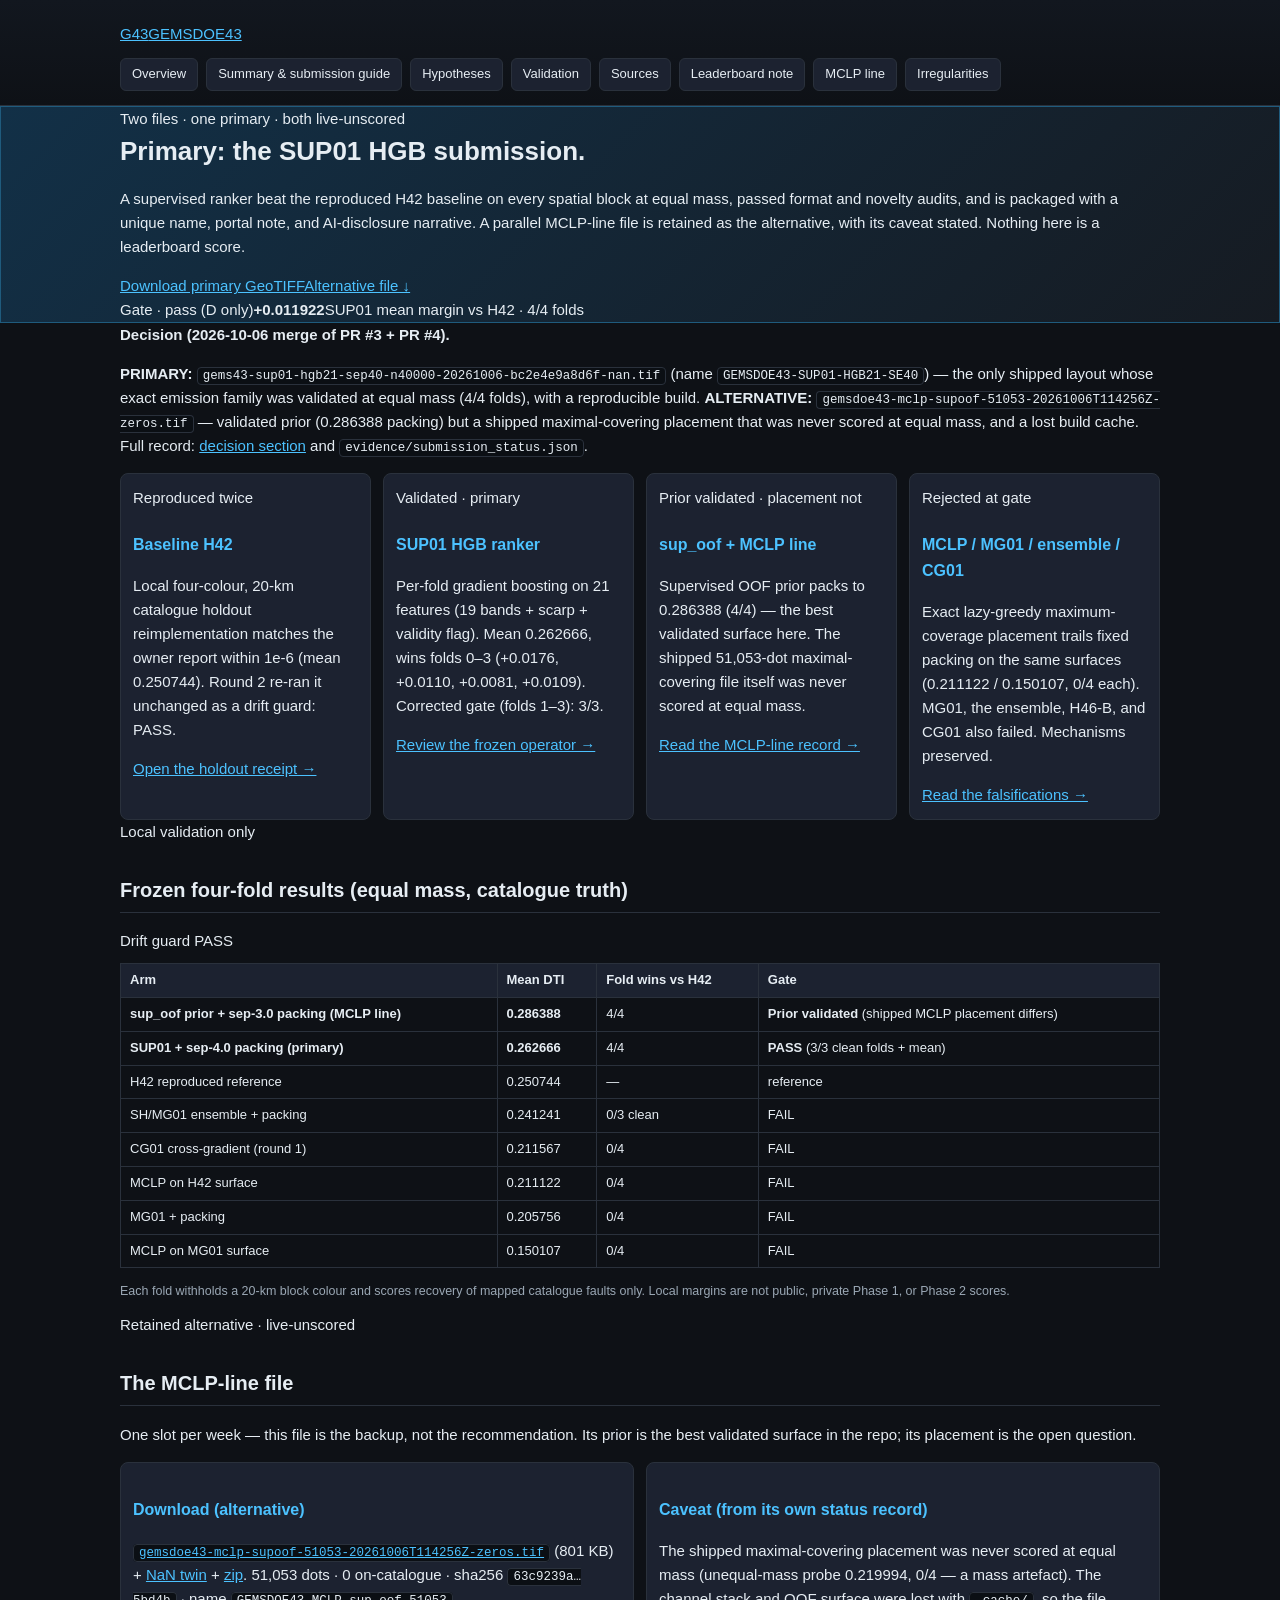
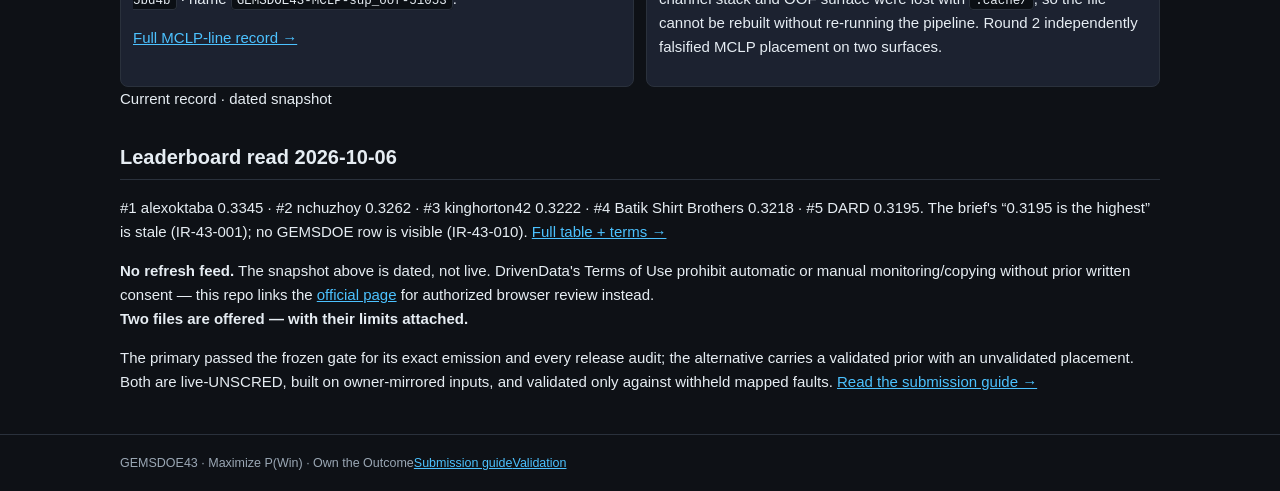
==== commit bbd48688: "Merge origin/main (PR #3 MCLP line) with SUP01 round-2 line (PR #4) Reconciliation, not a takeover: " ====
--- a/docs/index.html
+++ b/docs/index.html
@@ -1,140 +1,44 @@
 <!doctype html>
 <html lang="en">
 <head>
-  <meta charset="utf-8">
-  <meta name="viewport" content="width=device-width, initial-scale=1">
-  <meta name="description" content="Auditable DOE GEMS fault-mapping research, validated submission download, spatial validation and gate decision.">
-  <title>GEMSDOE43 · GEMS research &amp; validated submission</title>
+  <meta charset="utf-8"><meta name="viewport" content="width=device-width, initial-scale=1">
+  <meta name="description" content="GEMSDOE43: two audited submission files, one primary. SUP01 HGB ranker download, MCLP-line alternative, validation and decision record.">
+  <title>GEMSDOE43 · Auditable GEMS research and submission</title>
   <link rel="stylesheet" href="assets/site.css">
 </head>
 <body>
-  <header class="topbar">
-    <div class="wrap topbar-inner">
-      <a class="brand" href="index.html"><span class="brand-mark">G43</span><span>GEMSDOE43</span></a>
-      <nav class="nav" aria-label="Primary navigation">
-        <a aria-current="page" href="index.html">Overview</a>
-        <a href="executive-summary.html">Summary &amp; submission guide</a>
-        <a href="hypotheses.html">Hypotheses</a>
-        <a href="research.html">Validation</a>
-        <a href="sources.html">Sources</a>
-        <a href="leaderboard.html">Leaderboard note</a>
-      </nav>
-    </div>
-  </header>
-  <section class="hero">
-    <div class="wrap hero-grid">
-      <div>
-        <div class="eyebrow">DOE GEMS · research record · 06 Oct 2026</div>
-        <h1>One baseline beaten. One submission ready.</h1>
-        <p>GEMSDOE43 is a reproducible research and submission workflow for the GEMS Prize. The supervised SUP01 ranker beat the reproduced H42 baseline on all four spatial blocks at equal mass — so this round ships a format-audited, novelty-checked GeoTIFF. It is live-<strong>UNSCRED</strong>: the holdout cannot forecast organizer scores.</p>
-        <div class="button-row">
-          <a class="button" download href="downloads/gems43-sup01-hgb21-sep40-n40000-20261006-bc2e4e9a8d6f-nan.tif">Download submission GeoTIFF</a>
-          <a class="button secondary" href="executive-summary.html">Submission guide &amp; portal note</a>
-        </div>
-        <p class="small"><code>gems43-sup01-hgb21-sep40-n40000-20261006-bc2e4e9a8d6f-nan.tif</code> · 40,000 dots · NaN outside · sha256 <code>41216d099db0e077…</code> · <a href="downloads/gems43-sup01-hgb21-sep40-n40000-20261006-bc2e4e9a8d6f-zeros.tif" download>all-finite fallback twin</a> · <a href="downloads/gems43-sup01-hgb21-sep40-n40000-20261006-bc2e4e9a8d6f-nan-audit.json">format receipt</a></p>
-      </div>
-      <div class="hero-side">
-        <span class="badge pass">Current decision · slot-eligible (unscored live)</span>
-        <strong>0.262666</strong>
-        <span>SUP01 mean blocked-holdout DTI · 4/4 folds won</span>
-        <strong style="margin-top:22px">0.250744</strong>
-        <span>reproduced H42 mean DTI · same four folds and mass</span>
-      </div>
-    </div>
-  </section>
-  <main class="wrap">
-    <section class="section">
-      <div class="callout">
-        <strong>SUP01 passed the corrected promotion gate (+0.011922 mean, 4/4 folds).</strong>
-        <p>Per-fold supervised ranker (19 competition bands + scarp evidence + validity flag), 40,000 dots at 4-px separation, none within 200 m of the catalogue. MCLP placement, the MG01 triple-gradient surface, and the SH/MG01 ensemble were tested on the same protocol and failed — their honest negative results are kept below. Full fold data are in the <a href="research.html">validation record</a>.</p>
-      </div>
-    </section>
-
-    <section class="section">
-      <div class="section-head">
-        <div><div class="kicker">Evidence at a glance</div><h2>What is known—and what is not</h2></div>
-        <p>Local validation is not a public leaderboard score, and an owner projection is not an organizer result.</p>
-      </div>
-      <div class="grid">
-        <article class="card">
-          <span class="badge pass">Candidate promoted</span>
-          <div class="metric"><strong>0.262666</strong></div>
-          <p>SUP01 HGB ranker + sep-4.0 packing, 40,000 dots. Beats the reproduced H42 mean by 0.011922 with 4/4 fold wins (corrected gate needs folds 1–3 only: 3/3).</p>
-          <a href="research.html#round2">See round-2 validation →</a>
-        </article>
-        <article class="card">
-          <span class="badge no-go">Placement falsified</span>
-          <div class="metric"><strong>0.211122</strong></div>
-          <p>Exact lazy-greedy MCLP on the H42 surface: 0/4 wins. Optimal covering of a miscalibrated surface loses to fixed packing. <a href="research.html#mclp">Mechanism →</a></p>
-        </article>
-        <article class="card">
-          <span class="badge pass">Unique layout</span>
-          <div class="metric"><strong>0.012</strong><span>max Jaccard vs 3 priors</span></div>
-          <p>Submission shares ~2% of dots with the nearest prior layout (d2.8, H36-1, H33-2-B2); duplicate threshold is 0.80. Different hash from every prior.</p>
-          <a href="research.html#submission">Read the novelty audit →</a>
-        </article>
-        <article class="card">
-          <span class="badge caution">Mirror provenance</span>
-          <div class="metric"><strong>4 / 4</strong><span>rasters hash-checked</span></div>
-          <p>Byte integrity matches owner-published manifests. No checksum or authenticated download from DrivenData was available here.</p>
-          <a href="sources.html#inputs">Review data provenance →</a>
-        </article>
-        <article class="card wide">
-          <h3>Equal-mass fold comparison (round 2)</h3>
-          <p>Same four-colour 20-km spatial blocks and 40,000-pixel emission budget for every arm. Values are local, rounded to six decimals, and must not be described as a competition score.</p>
-          <div class="table-wrap">
-            <table>
-              <thead><tr><th>Fold</th><th>H42 baseline</th><th>SUP01 (primary)</th><th>Difference</th><th>Win?</th></tr></thead>
-              <tbody>
-                <tr><td>0 †</td><td>0.242272</td><td>0.259893</td><td>+0.017621</td><td>Yes</td></tr>
-                <tr><td>1</td><td>0.247658</td><td>0.258672</td><td>+0.011014</td><td>Yes</td></tr>
-                <tr><td>2</td><td>0.255021</td><td>0.263133</td><td>+0.008112</td><td>Yes</td></tr>
-                <tr><td>3</td><td>0.258025</td><td>0.268965</td><td>+0.010940</td><td>Yes</td></tr>
-                <tr><td><strong>Mean</strong></td><td><strong>0.250744</strong></td><td><strong>0.262666</strong></td><td><strong>+0.011922</strong></td><td><strong>4/4</strong></td></tr>
-              </tbody>
-            </table>
-          </div>
-          <p class="small">† Fold 0 selected the backup arms, so the corrected gate judges folds 1–3 only (3/3 + mean 0.263590 vs 0.253568). SUP01 also clears the original 4-fold gate. MCLP/ensemble arms: A 0.211122 · B 0.150107 · C 0.205756 · E 0.241241, each 0/4 wins.</p>
-        </article>
-        <article class="card">
-          <span class="badge info">H33-2-B2 attribution</span>
-          <div class="metric"><strong>0.2747</strong><span>projected, owner model</span></div>
-          <p>The 0.2747 value is an owner-calibrated projection from owner-reported anchors—not an organizer-confirmed score. A conflicting 0.2778 report is flagged.</p>
-          <a href="executive-summary.html#h33">Read the careful explanation →</a>
-        </article>
-      </div>
-    </section>
-
-    <section class="section">
-      <div class="section-head">
-        <div><div class="kicker">What happens next</div><h2>Submit carefully, then improve the detector</h2></div>
-      </div>
-      <div class="grid">
-        <article class="card">
-          <h3>01 · Submit one file</h3>
-          <p>Upload the <code>-nan.tif</code> primary with the unique name <code>GEMSDOE43-SUP01-HGB21-SE40</code> and the prepared portal note. Keep the AI-use narrative with it.</p>
-          <a href="executive-summary.html#submission-guide">Open the submission guide →</a>
-        </article>
-        <article class="card">
-          <h3>02 · Calibrate live mass</h3>
-          <p>The 0.2·DTI credit bar (≈0.052) prices every dot. Future prunes/thinnings need live anchors — each slot is a calibration experiment, not a lottery ticket.</p>
-          <a href="research.html#credit">Read the credit-bar analysis →</a>
-        </article>
-        <article class="card">
-          <h3>03 · Fix the detector next</h3>
-          <p>MCLP proved placement is downstream of probability quality. Next: calibrated supervised surfaces (SUP01+MCLP), corroborated additions, depth-aware layers.</p>
-          <a href="hypotheses.html">Open the hypothesis slates →</a>
-        </article>
-      </div>
-    </section>
-
-    <section class="section">
-      <div class="callout warn">
-        <strong>Leaderboard snapshot is historical.</strong>
-        <p>The last recorded public observation is 2026-10-05 (rank 1: 0.3345). It was not refreshed on 2026-10-06 because DrivenData's Terms of Use prohibit monitoring/copying without prior written permission. Competing historical claims (0.3195, 0.3262) are flagged as unresolved. Visit the <a href="https://www.drivendata.org/competitions/306/competition-doe-gems/leaderboard/">official page</a> directly if authorized; this site does not poll or mirror it. <a href="leaderboard.html">Details →</a></p>
-      </div>
-    </section>
-  </main>
-  <footer class="footer"><div class="wrap footer-inner"><span>GEMSDOE43 · Core Values: Maximize P(Win) · Own the Outcome</span><span><a href="sources.html">Source register</a><a href="executive-summary.html">Decision &amp; guide</a></span></div></footer>
+<header class="topbar"><div class="wrap topbar-inner">
+  <a class="brand" href="index.html"><span class="brand-mark">G43</span><span>GEMSDOE43</span></a>
+  <nav class="nav" aria-label="Primary navigation"><a aria-current="page" href="index.html">Overview</a><a href="executive-summary.html">Summary &amp; submission guide</a><a href="hypotheses.html">Hypotheses</a><a href="research.html">Validation</a><a href="sources.html">Sources</a><a href="leaderboard.html">Leaderboard note</a><a href="mclp-line.html">MCLP line</a><a href="irregularities.html">Irregularities</a></nav>
+</div></header>
+<section class="hero"><div class="wrap hero-grid"><div><div class="eyebrow">Two files · one primary · both live-unscored</div><h1>Primary: the SUP01 HGB submission.</h1><p>A supervised ranker beat the reproduced H42 baseline on every spatial block at equal mass, passed format and novelty audits, and is packaged with a unique name, portal note, and AI-disclosure narrative. A parallel MCLP-line file is retained as the alternative, with its caveat stated. Nothing here is a leaderboard score.</p><div class="button-row"><a class="button" download href="downloads/gems43-sup01-hgb21-sep40-n40000-20261006-bc2e4e9a8d6f-nan.tif">Download primary GeoTIFF</a><a class="button secondary" href="#alternative">Alternative file ↓</a></div></div><div class="hero-side"><span class="badge pass">Gate · pass (D only)</span><strong>+0.011922</strong><span>SUP01 mean margin vs H42 · 4/4 folds</span></div></div></section>
+<main class="wrap">
+<section class="section"><div class="callout"><strong>Decision (2026-10-06 merge of PR #3 + PR #4).</strong><p><strong>PRIMARY:</strong> <code>gems43-sup01-hgb21-sep40-n40000-20261006-bc2e4e9a8d6f-nan.tif</code> (name <code>GEMSDOE43-SUP01-HGB21-SE40</code>) — the only shipped layout whose exact emission family was validated at equal mass (4/4 folds), with a reproducible build. <strong>ALTERNATIVE:</strong> <code>gemsdoe43-mclp-supoof-51053-20261006T114256Z-zeros.tif</code> — validated prior (0.286388 packing) but a shipped maximal-covering placement that was never scored at equal mass, and a lost build cache. Full record: <a href="executive-summary.html#decision">decision section</a> and <code>evidence/submission_status.json</code>.</p></div></section>
+<section class="section grid">
+  <article class="card"><span class="badge pass">Reproduced twice</span><h3>Baseline H42</h3><p>Local four-colour, 20-km catalogue holdout reimplementation matches the owner report within 1e-6 (mean 0.250744). Round 2 re-ran it unchanged as a drift guard: PASS.</p><a href="research.html#h42">Open the holdout receipt →</a></article>
+  <article class="card"><span class="badge pass">Validated · primary</span><h3>SUP01 HGB ranker</h3><p>Per-fold gradient boosting on 21 features (19 bands + scarp + validity flag). Mean 0.262666, wins folds 0–3 (+0.0176, +0.0110, +0.0081, +0.0109). Corrected gate (folds 1–3): 3/3.</p><a href="research.html#round2">Review the frozen operator →</a></article>
+  <article class="card"><span class="badge caution">Prior validated · placement not</span><h3>sup_oof + MCLP line</h3><p>Supervised OOF prior packs to 0.286388 (4/4) — the best validated surface here. The shipped 51,053-dot maximal-covering file itself was never scored at equal mass.</p><a href="mclp-line.html">Read the MCLP-line record →</a></article>
+  <article class="card"><span class="badge no-go">Rejected at gate</span><h3>MCLP / MG01 / ensemble / CG01</h3><p>Exact lazy-greedy maximum-coverage placement trails fixed packing on the same surfaces (0.211122 / 0.150107, 0/4 each). MG01, the ensemble, H46-B, and CG01 also failed. Mechanisms preserved.</p><a href="research.html#mclp">Read the falsifications →</a></article>
+</section>
+<section class="section"><div class="section-head"><div><div class="kicker">Local validation only</div><h2>Frozen four-fold results (equal mass, catalogue truth)</h2></div><span class="badge pass">Drift guard PASS</span></div>
+<div class="table-wrap"><table><thead><tr><th>Arm</th><th>Mean DTI</th><th>Fold wins vs H42</th><th>Gate</th></tr></thead><tbody>
+<tr><td><strong>sup_oof prior + sep-3.0 packing (MCLP line)</strong></td><td><strong>0.286388</strong></td><td>4/4</td><td><strong>Prior validated</strong> (shipped MCLP placement differs)</td></tr>
+<tr><td><strong>SUP01 + sep-4.0 packing (primary)</strong></td><td><strong>0.262666</strong></td><td>4/4</td><td><strong>PASS</strong> (3/3 clean folds + mean)</td></tr>
+<tr><td>H42 reproduced reference</td><td>0.250744</td><td>—</td><td>reference</td></tr>
+<tr><td>SH/MG01 ensemble + packing</td><td>0.241241</td><td>0/3 clean</td><td>FAIL</td></tr>
+<tr><td>CG01 cross-gradient (round 1)</td><td>0.211567</td><td>0/4</td><td>FAIL</td></tr>
+<tr><td>MCLP on H42 surface</td><td>0.211122</td><td>0/4</td><td>FAIL</td></tr>
+<tr><td>MG01 + packing</td><td>0.205756</td><td>0/4</td><td>FAIL</td></tr>
+<tr><td>MCLP on MG01 surface</td><td>0.150107</td><td>0/4</td><td>FAIL</td></tr>
+</tbody></table></div>
+<p class="small">Each fold withholds a 20-km block colour and scores recovery of mapped catalogue faults only. Local margins are not public, private Phase 1, or Phase 2 scores.</p></section>
+<section class="section" id="alternative"><div class="section-head"><div><div class="kicker">Retained alternative · live-unscored</div><h2>The MCLP-line file</h2></div><p>One slot per week — this file is the backup, not the recommendation. Its prior is the best validated surface in the repo; its placement is the open question.</p></div>
+<div class="grid"><article class="card"><h3>Download (alternative)</h3><p><a download href="downloads/gemsdoe43-mclp-supoof-51053-20261006T114256Z-zeros.tif"><code>gemsdoe43-mclp-supoof-51053-20261006T114256Z-zeros.tif</code></a> (801&nbsp;KB) + <a download href="downloads/gemsdoe43-mclp-supoof-51053-20261006T114256Z-nan.tif">NaN twin</a> + <a download href="downloads/gemsdoe43-mclp-supoof-51053-20261006T114256Z-zeros.zip">zip</a>. 51,053 dots · 0 on-catalogue · sha256 <code>63c9239a…5bd4b</code> · name <code>GEMSDOE43-MCLP-sup_oof-51053</code>.</p><a href="mclp-line.html">Full MCLP-line record →</a></article>
+<article class="card"><h3>Caveat (from its own status record)</h3><p>The shipped maximal-covering placement was never scored at equal mass (unequal-mass probe 0.219994, 0/4 — a mass artefact). The channel stack and OOF surface were lost with <code>.cache/</code>, so the file cannot be rebuilt without re-running the pipeline. Round 2 independently falsified MCLP placement on two surfaces.</p></article></div></section>
+<section class="section"><div class="section-head"><div><div class="kicker">Current record · dated snapshot</div><h2>Leaderboard read 2026-10-06</h2></div><p>#1 alexoktaba 0.3345 · #2 nchuzhoy 0.3262 · #3 kinghorton42 0.3222 · #4 Batik Shirt Brothers 0.3218 · #5 DARD 0.3195. The brief's “0.3195 is the highest” is stale (IR-43-001); no GEMSDOE row is visible (IR-43-010). <a href="leaderboard.html">Full table + terms →</a></p></div></section>
+<section class="section"><div class="notice"><strong>No refresh feed.</strong> The snapshot above is dated, not live. DrivenData's Terms of Use prohibit automatic or manual monitoring/copying without prior written consent — this repo links the <a href="https://www.drivendata.org/competitions/306/competition-doe-gems/leaderboard/">official page</a> for authorized browser review instead.</div></section>
+<section class="section"><div class="callout warn"><strong>Two files are offered — with their limits attached.</strong><p>The primary passed the frozen gate for its exact emission and every release audit; the alternative carries a validated prior with an unvalidated placement. Both are live-UNSCRED, built on owner-mirrored inputs, and validated only against withheld mapped faults. <a href="executive-summary.html">Read the submission guide →</a></p></div></section>
+</main>
+<footer class="footer"><div class="wrap footer-inner"><span>GEMSDOE43 · Maximize P(Win) · Own the Outcome</span><span><a href="executive-summary.html">Submission guide</a><a href="research.html">Validation</a></span></div></footer>
 </body>
 </html>
